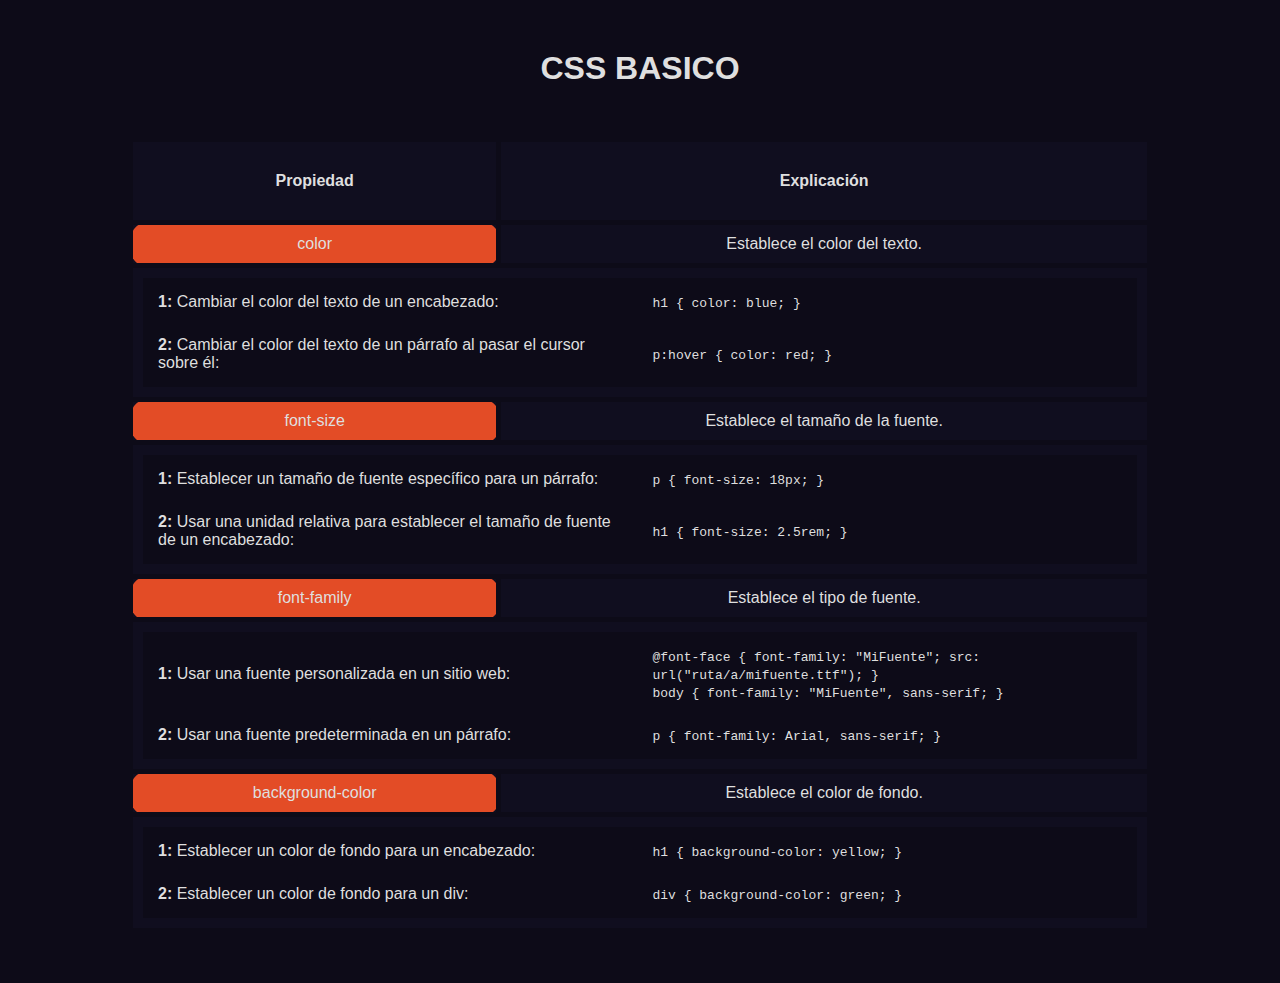
==== paginas/material-dos/material-css.html @ 80cf7994 "master" ====
<!DOCTYPE html>
<html lang="en">
<head>
    <meta charset="UTF-8">
    <meta http-equiv="X-UA-Compatible" content="IE=edge">
    <meta name="viewport" content="width=device-width, initial-scale=1.0">
    <title>css</title>

    <link rel="stylesheet" href="../../estilos/main.css">
    <link rel="stylesheet" href="../../estilos/material-css/style-css.css">
</head>
<body>

    <center>
        <h1>CSS BASICO</h1>
    </center>
    
    <table class="propiedades">
        <thead>
          <tr>
            <th>Propiedad</th>
            <th>Explicación</th>
          </tr>
        </thead>
        <tbody class="test">
          <tr>
            <td><span>color</span></td>
            <td>Establece el color del texto.</td>
          </tr>
          <tr>
            <td colspan="2">
              <table>
                <tr>
                  <td><strong> 1:</strong> Cambiar el color del texto de un encabezado:</td>
                  <td><code>h1 { color: blue; }</code></td>
                </tr>
                <tr>
                  <td><strong> 2:</strong> Cambiar el color del texto de un párrafo al pasar el cursor sobre él:</td>
                  <td><code>p:hover { color: red; }</code></td>
                </tr>
              </table>
            </td>
          </tr>
          <tr>
            <td><span>font-size</span></td>
            <td>Establece el tamaño de la fuente.</td>
          </tr>
          <tr>
            <td colspan="2">
              <table>
                <tr>
                  <td><strong> 1:</strong> Establecer un tamaño de fuente específico para un párrafo:</td>
                  <td><code>p { font-size: 18px; }</code></td>
                </tr>
                <tr>
                  <td><strong> 2:</strong> Usar una unidad relativa para establecer el tamaño de fuente de un encabezado:</td>
                  <td><code>h1 { font-size: 2.5rem; }</code></td>
                </tr>
              </table>
            </td>
          </tr>
          <tr>
            <td><span>font-family</span></td>
            <td>Establece el tipo de fuente.</td>
          </tr>
          <tr>
            <td colspan="2">
              <table>
                <tr>
                    <td><strong> 1:</strong> Usar una fuente personalizada en un sitio web:</td>
                    <td><code>
                                @font-face {
                                font-family: "MiFuente";
                                src: url("ruta/a/mifuente.ttf");
                                } <br>
                                body {
                                font-family: "MiFuente", sans-serif;
                                }
                    </code></td>
                </tr>

                <tr>
                <td><strong> 2:</strong> Usar una fuente predeterminada en un párrafo:</td>
                <td><code>p { font-family: Arial, sans-serif; }</code></td>
                </tr>
                </table>
            </td>
        </tr>
        <tr>
            <td><span>background-color</span></td>
            <td>Establece el color de fondo.</td>
        </tr>
        <tr>
            <td colspan="2">
        <table>
        <tr>
            <td><strong> 1:</strong> Establecer un color de fondo para un encabezado:</td>
            <td><code>h1 { background-color: yellow; }</code></td>
        </tr>
        <tr>
            <td><strong> 2:</strong> Establecer un color de fondo para un div:</td>
            <td><code>div { background-color: green; }</code></td>
        </tr>
       </tbody> 
      </table>
        
    
</body>
</html>
---- estilos/main.css ----
*{
    margin: 0;
    padding: 0;
    box-sizing: border-box;
    list-style-position:inside;
}
/* *:hover{
    cursor: url('data:image/svg+xml;utf8,<svg style="width: 5px; height: 5px;" xmlns="http://www.w3.org/2000/svg" viewBox="0 0 320 512"><path fill="rgb(223, 223, 223)" stroke="blue" stroke-width="20" d="M0 55.2V426c0 12.2 9.9 22 22 22c6.3 0 12.4-2.7 16.6-7.5L121.2 346l58.1 116.3c7.9 15.8 27.1 22.2 42.9 14.3s22.2-27.1 14.3-42.9L179.8 320H297.9c12.2 0 22.1-9.9 22.1-22.1c0-6.3-2.7-12.3-7.4-16.5L38.6 37.9C34.3 34.1 28.9 32 23.2 32C10.4 32 0 42.4 0 55.2z"/></svg>'), auto; 
} */

@import url('https://fonts.googleapis.com/css2?family=Montserrat:ital,wght@0,100;0,200;0,300;0,400;0,500;0,600;0,700;0,800;0,900;1,100;1,200;1,300;1,400;1,500;1,600;1,700;1,800;1,900&display=swap');

:root{
    --fondo: rgb(13, 11, 24);
    --fondo2: rgb(16, 14, 31);
    --font-white: rgb(223, 223, 223);
    --rojo-html-1: #e34c26;
    --rojo-html-2: #f06529;
    --azul-css-1: #264de4;
    --azul-css-2: #2965f1;
}

html{
    scroll-behavior: smooth;
}

body{
    background: var(--fondo);
    font-family: 'Montserrat', sans-serif;
}

/* Define los estilos de la barra de desplazamiento personalizada */
::-webkit-scrollbar {
    width: 15px; /* Ancho de la barra */
    background-color: transparent; /* Fondo transparente */
    
}

::-webkit-scrollbar-thumb {
    background-color: #ccc; /* Color de la barra controladora */
    border-radius: 5px; /* Radio de borde */
}

.contenedor{
    width: 80%;
    height: 80vh;

    position: absolute;
    left: 50%;
    top: 50%;
    transform: translate(-50%, -50%);

    display: flex;
    flex-direction: column;

    gap: 10%;
}

.contenedor button{
    flex-grow: 1;
    min-height: 200px;

    font-size: 200%;
    font-weight: 700;
    color: var(--fondo);

    border-radius: 20px;

    transition: 0.2s;
    border: none;
    outline: none;
}

@media (max-width: 720px){
    .contenedor button{
        max-height: 50px !important;
    }
}

.contenedor button:first-child{
    background: var(--rojo-html-1) ;
}
.contenedor button:last-child{
    background: var(--azul-css-1) ;
}

.contenedor button:first-child:hover{
    background:var(--rojo-html-2) ;
}
.contenedor button:last-child:hover{
    background: var(--azul-css-2) ;
}

.contenedor button:hover{
    transform: scale(1.05);
}
.contenedor button:active{
    transform: scale(0.95);
}
---- estilos/material-css/style-css.css ----
h1{
    color: var(--font-white);
    margin-top: 50px ;
}

/* TABLA DE PROPIEDADES */
.propiedades{
    width: 80%;

    margin: 50px auto;
    margin-top: 50px;
    padding: 20px;

    color: var(--font-white);

    background: var(--fondo2);

    border-collapse: collapse;
}


td,th{
    border: 5px solid var(--fondo);
}
th{
    padding: 30px 0 30px 0;
}

td{
    padding: 10px;
    position: relative;
    border-radius: 15px;
    overflow: hidden;
}

.propiedades table{
    width: 100%;
    background: var(--fondo);
    border-collapse: collapse;
}

.propiedades table td{
    width: 50%;
}

.test > tr:nth-child(odd){
    text-align: center;
}
.test > tr:nth-child(odd) :first-child{
    background:var(--rojo-html-1);
}
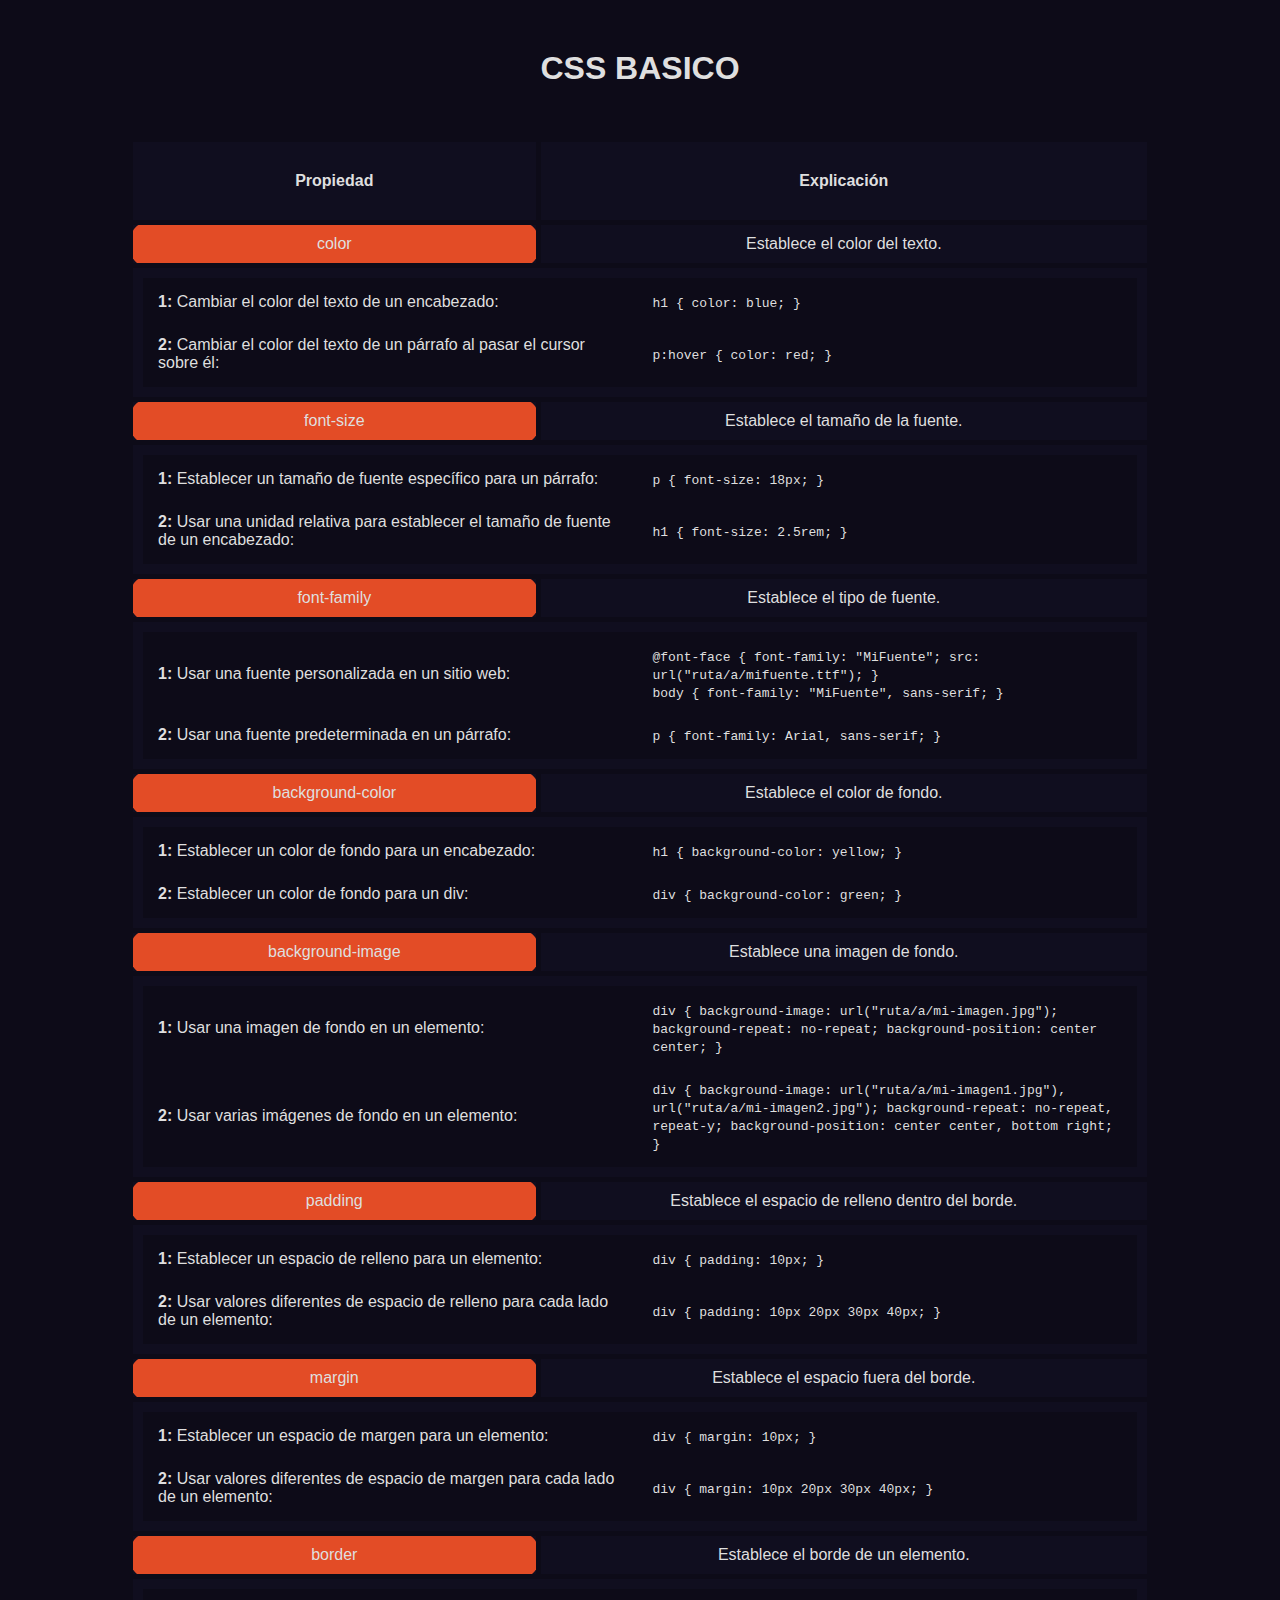
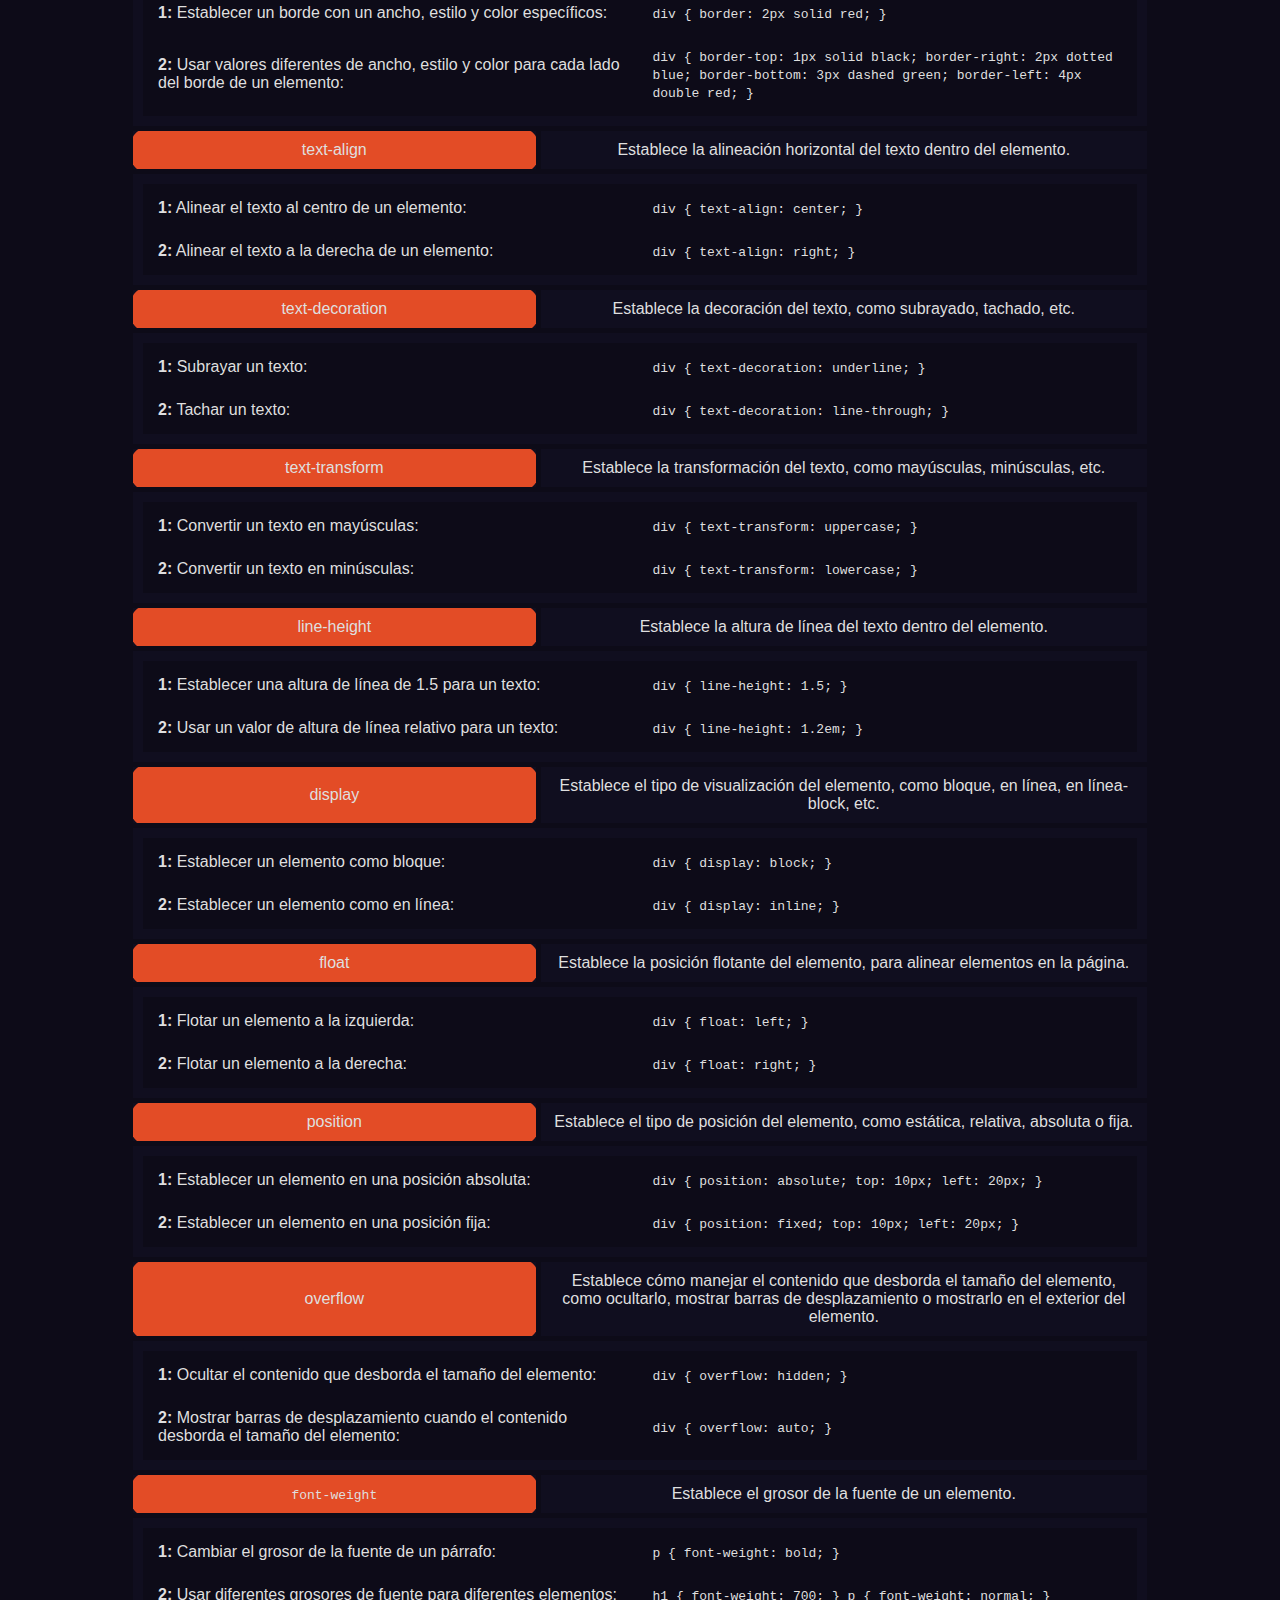
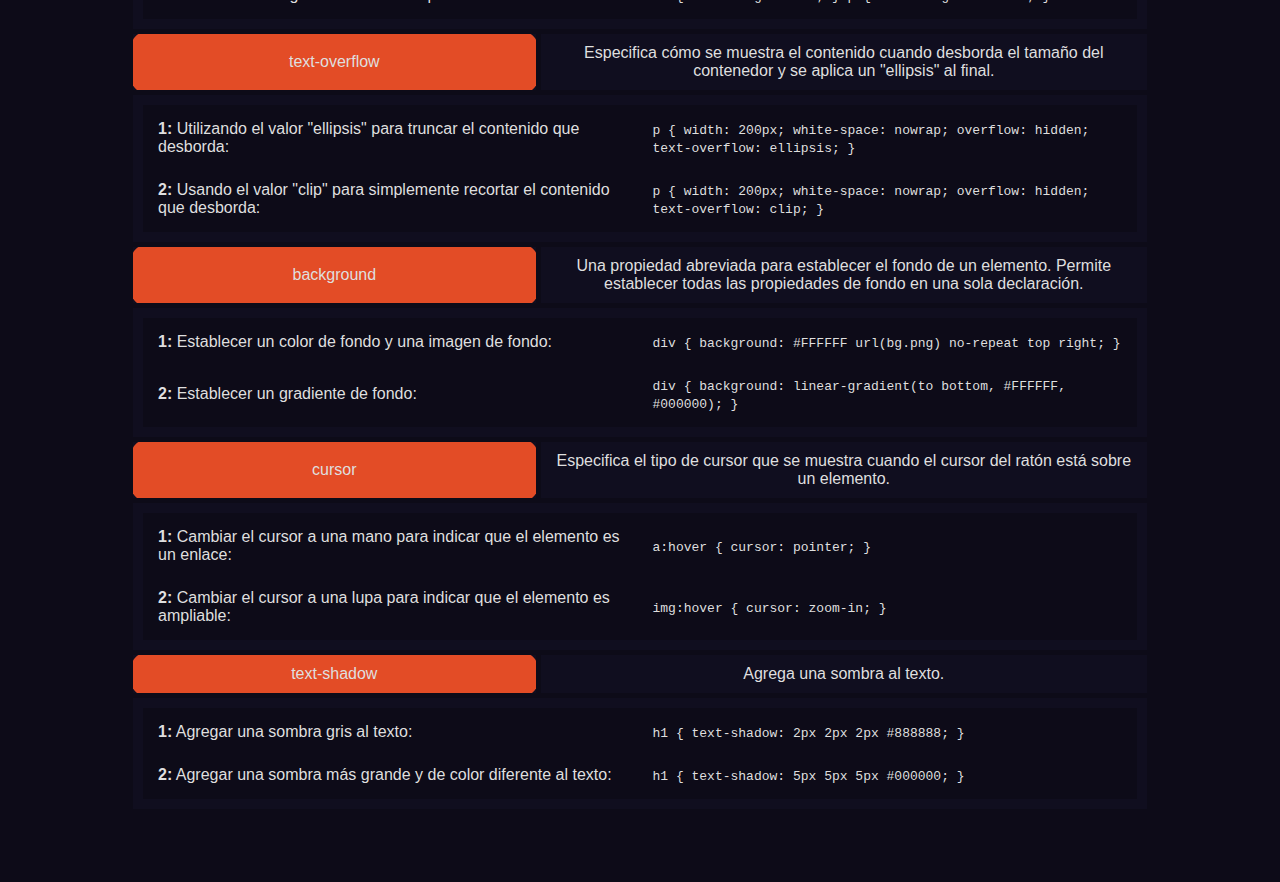
==== commit 05158029: "master" ====
--- a/paginas/material-dos/material-css.html
+++ b/paginas/material-dos/material-css.html
@@ -1,5 +1,6 @@
 <!DOCTYPE html>
 <html lang="en">
+
 <head>
     <meta charset="UTF-8">
     <meta http-equiv="X-UA-Compatible" content="IE=edge">
@@ -9,66 +10,69 @@
     <link rel="stylesheet" href="../../estilos/main.css">
     <link rel="stylesheet" href="../../estilos/material-css/style-css.css">
 </head>
+
 <body>
 
     <center>
         <h1>CSS BASICO</h1>
     </center>
-    
+
     <table class="propiedades">
         <thead>
-          <tr>
-            <th>Propiedad</th>
-            <th>Explicación</th>
-          </tr>
+            <tr>
+                <th>Propiedad</th>
+                <th>Explicación</th>
+            </tr>
         </thead>
         <tbody class="test">
-          <tr>
-            <td><span>color</span></td>
-            <td>Establece el color del texto.</td>
-          </tr>
-          <tr>
-            <td colspan="2">
-              <table>
-                <tr>
-                  <td><strong> 1:</strong> Cambiar el color del texto de un encabezado:</td>
-                  <td><code>h1 { color: blue; }</code></td>
-                </tr>
-                <tr>
-                  <td><strong> 2:</strong> Cambiar el color del texto de un párrafo al pasar el cursor sobre él:</td>
-                  <td><code>p:hover { color: red; }</code></td>
-                </tr>
-              </table>
-            </td>
-          </tr>
-          <tr>
-            <td><span>font-size</span></td>
-            <td>Establece el tamaño de la fuente.</td>
-          </tr>
-          <tr>
-            <td colspan="2">
-              <table>
-                <tr>
-                  <td><strong> 1:</strong> Establecer un tamaño de fuente específico para un párrafo:</td>
-                  <td><code>p { font-size: 18px; }</code></td>
-                </tr>
-                <tr>
-                  <td><strong> 2:</strong> Usar una unidad relativa para establecer el tamaño de fuente de un encabezado:</td>
-                  <td><code>h1 { font-size: 2.5rem; }</code></td>
-                </tr>
-              </table>
-            </td>
-          </tr>
-          <tr>
-            <td><span>font-family</span></td>
-            <td>Establece el tipo de fuente.</td>
-          </tr>
-          <tr>
-            <td colspan="2">
-              <table>
-                <tr>
-                    <td><strong> 1:</strong> Usar una fuente personalizada en un sitio web:</td>
-                    <td><code>
+            <tr>
+                <td><span>color</span></td>
+                <td>Establece el color del texto.</td>
+            </tr>
+            <tr>
+                <td colspan="2">
+                    <table>
+                        <tr>
+                            <td><strong> 1:</strong> Cambiar el color del texto de un encabezado:</td>
+                            <td><code>h1 { color: blue; }</code></td>
+                        </tr>
+                        <tr>
+                            <td><strong> 2:</strong> Cambiar el color del texto de un párrafo al pasar el cursor sobre
+                                él:</td>
+                            <td><code>p:hover { color: red; }</code></td>
+                        </tr>
+                    </table>
+                </td>
+            </tr>
+            <tr>
+                <td><span>font-size</span></td>
+                <td>Establece el tamaño de la fuente.</td>
+            </tr>
+            <tr>
+                <td colspan="2">
+                    <table>
+                        <tr>
+                            <td><strong> 1:</strong> Establecer un tamaño de fuente específico para un párrafo:</td>
+                            <td><code>p { font-size: 18px; }</code></td>
+                        </tr>
+                        <tr>
+                            <td><strong> 2:</strong> Usar una unidad relativa para establecer el tamaño de fuente de un
+                                encabezado:</td>
+                            <td><code>h1 { font-size: 2.5rem; }</code></td>
+                        </tr>
+                    </table>
+                </td>
+            </tr>
+            <tr>
+                <td><span>font-family</span></td>
+                <td>Establece el tipo de fuente.</td>
+            </tr>
+            <tr>
+                <td colspan="2">
+                    <table>
+                        <tr>
+                            <td><strong> 1:</strong> Usar una fuente personalizada en un sitio web:</td>
+                            <td><code>
                                 @font-face {
                                 font-family: "MiFuente";
                                 src: url("ruta/a/mifuente.ttf");
@@ -77,33 +81,394 @@
                                 font-family: "MiFuente", sans-serif;
                                 }
                     </code></td>
-                </tr>
-
-                <tr>
-                <td><strong> 2:</strong> Usar una fuente predeterminada en un párrafo:</td>
-                <td><code>p { font-family: Arial, sans-serif; }</code></td>
-                </tr>
-                </table>
-            </td>
-        </tr>
-        <tr>
-            <td><span>background-color</span></td>
-            <td>Establece el color de fondo.</td>
-        </tr>
-        <tr>
-            <td colspan="2">
-        <table>
-        <tr>
-            <td><strong> 1:</strong> Establecer un color de fondo para un encabezado:</td>
-            <td><code>h1 { background-color: yellow; }</code></td>
-        </tr>
-        <tr>
-            <td><strong> 2:</strong> Establecer un color de fondo para un div:</td>
-            <td><code>div { background-color: green; }</code></td>
-        </tr>
-       </tbody> 
-      </table>
-        
-    
+                        </tr>
+
+                        <tr>
+                            <td><strong> 2:</strong> Usar una fuente predeterminada en un párrafo:</td>
+                            <td><code>p { font-family: Arial, sans-serif; }</code></td>
+                        </tr>
+                    </table>
+                </td>
+            </tr>
+            <tr>
+                <td><span>background-color</span></td>
+                <td>Establece el color de fondo.</td>
+            </tr>
+            <tr>
+                <td colspan="2">
+                    <table>
+                        <tr>
+                            <td><strong> 1:</strong> Establecer un color de fondo para un encabezado:</td>
+                            <td><code>h1 { background-color: yellow; }</code></td>
+                        </tr>
+                        <tr>
+                            <td><strong> 2:</strong> Establecer un color de fondo para un div:</td>
+                            <td><code>div { background-color: green; }</code></td>
+                        </tr>
+                    </table>
+                </td>
+            </tr>
+            <tr>
+                <td>background-image</td>
+                <td>Establece una imagen de fondo.</td>
+            </tr>
+            <tr>
+                <td colspan="2">
+                    <table>
+                        <tr>
+                            <td><strong> 1:</strong> Usar una imagen de fondo en un elemento:</td>
+                            <td><code>
+                                    div {
+                                    background-image: url("ruta/a/mi-imagen.jpg");
+                                    background-repeat: no-repeat;
+                                    background-position: center center;
+                                    }
+                                </code>
+                            </td>
+                        </tr>
+                        <tr>
+                            <td><strong> 2:</strong> Usar varias imágenes de fondo en un elemento:</td>
+                            <td>
+                                <code>
+                                    div {
+                                    background-image: url("ruta/a/mi-imagen1.jpg"), url("ruta/a/mi-imagen2.jpg");
+                                    background-repeat: no-repeat, repeat-y;
+                                    background-position: center center, bottom right;
+                                    }
+                                </code>
+                            </td>
+                        </tr>
+                    </table>
+                </td>
+            </tr>
+            <tr>
+                <td>padding</td>
+                <td>Establece el espacio de relleno dentro del borde.</td>
+            </tr>
+            <tr>
+                <td colspan="2">
+                    <table>
+                        <tr>
+                            <td><strong> 1:</strong> Establecer un espacio de relleno para un elemento:</td>
+                            <td><code>div { padding: 10px; }</code></td>
+                        </tr>
+                        <tr>
+                            <td><strong> 2:</strong> Usar valores diferentes de espacio de relleno para cada lado
+                                de un elemento:</td>
+                            <td><code>div { padding: 10px 20px 30px 40px; }</code></td>
+                        </tr>
+                    </table>
+                </td>
+            </tr>
+            <tr>
+                <td>margin</td>
+                <td>Establece el espacio fuera del borde.</td>
+            </tr>
+            <tr>
+                <td colspan="2">
+                    <table>
+                        <tr>
+                            <td><strong> 1:</strong> Establecer un espacio de margen para un elemento:</td>
+                            <td><code>div { margin: 10px; }</code></td>
+                        </tr>
+                        <tr>
+                            <td><strong> 2:</strong> Usar valores diferentes de espacio de margen para cada lado
+                                de un elemento:</td>
+                            <td><code>div { margin: 10px 20px 30px 40px; }</code></td>
+                        </tr>
+                    </table>
+                </td>
+            </tr>
+            <tr>
+                <td>border</td>
+                <td>Establece el borde de un elemento.</td>
+            </tr>
+            <tr>
+                <td colspan="2">
+                    <table>
+                        <tr>
+                            <td><strong> 1:</strong> Establecer un borde con un ancho, estilo y color
+                                específicos:</td>
+                            <td><code>div { border: 2px solid red; }</code></td>
+                        </tr>
+                        <tr>
+                            <td><strong> 2:</strong> Usar valores diferentes de ancho, estilo y color para cada
+                                lado del borde de un elemento:</td>
+                            <td><code>div { border-top: 1px solid black; border-right: 2px dotted blue; border-bottom: 3px dashed green; border-left: 4px double red; }</code>
+                            </td>
+                        </tr>
+                    </table>
+                </td>
+            </tr>
+            <td>text-align</td>
+            <td>Establece la alineación horizontal del texto dentro del elemento.</td>
+            </tr>
+            <tr>
+                <td colspan="2">
+                    <table>
+                        <tr>
+                            <td><strong> 1:</strong> Alinear el texto al centro de un elemento:</td>
+                            <td><code>div { text-align: center; }</code></td>
+                        </tr>
+                        <tr>
+                            <td><strong> 2:</strong> Alinear el texto a la derecha de un elemento:</td>
+                            <td><code>div { text-align: right; }</code></td>
+                        </tr>
+                    </table>
+                </td>
+            </tr>
+            <tr>
+                <td>text-decoration</td>
+                <td>Establece la decoración del texto, como subrayado, tachado, etc.</td>
+            </tr>
+            <tr>
+                <td colspan="2">
+                    <table>
+                        <tr>
+                            <td><strong> 1:</strong> Subrayar un texto:</td>
+                            <td><code>div { text-decoration: underline; }</code></td>
+                        </tr>
+                        <tr>
+                            <td><strong> 2:</strong> Tachar un texto:</td>
+                            <td><code>div { text-decoration: line-through; }</code></td>
+                        </tr>
+                    </table>
+                </td>
+            </tr>
+            <tr>
+                <td>text-transform</td>
+                <td>Establece la transformación del texto, como mayúsculas, minúsculas, etc.</td>
+            </tr>
+            <tr>
+                <td colspan="2">
+                    <table>
+                        <tr>
+                            <td><strong> 1:</strong> Convertir un texto en mayúsculas:</td>
+                            <td><code>div { text-transform: uppercase; }</code></td>
+                        </tr>
+                        <tr>
+                            <td><strong> 2:</strong> Convertir un texto en minúsculas:</td>
+                            <td><code>div { text-transform: lowercase; }</code></td>
+                        </tr>
+                    </table>
+                </td>
+            </tr>
+            <tr>
+                <td>line-height</td>
+                <td>Establece la altura de línea del texto dentro del elemento.</td>
+            </tr>
+            <tr>
+                <td colspan="2">
+                    <table>
+                        <tr>
+                            <td><strong> 1:</strong> Establecer una altura de línea de 1.5 para un texto:</td>
+                            <td><code>div { line-height: 1.5; }</code></td>
+                        </tr>
+                        <tr>
+                            <td><strong> 2:</strong> Usar un valor de altura de línea relativo para un texto:
+                            </td>
+                            <td><code>div { line-height: 1.2em; }</code></td>
+                        </tr>
+                    </table>
+                </td>
+            </tr>
+            <tr>
+                <td>display</td>
+                <td>Establece el tipo de visualización del elemento, como bloque, en línea, en línea-block, etc.</td>
+            </tr>
+            <tr>
+                <td colspan="2">
+                    <table>
+                        <tr>
+                            <td><strong> 1:</strong> Establecer un elemento como bloque:</td>
+                            <td><code>div { display: block; }</code></td>
+                        </tr>
+                        <tr>
+                            <td><strong> 2:</strong> Establecer un elemento como en línea:</td>
+                            <td><code>div { display: inline; }</code></td>
+                        </tr>
+                    </table>
+                </td>
+            </tr>
+            <tr>
+                <td>float</td>
+                <td>Establece la posición flotante del elemento, para alinear elementos en la página.</td>
+            </tr>
+            <tr>
+                <td colspan="2">
+                    <table>
+                        <tr>
+                            <td><strong> 1:</strong> Flotar un elemento a la izquierda:</td>
+                            <td><code>div { float: left; }</code></td>
+                        </tr>
+                        <tr>
+                            <td><strong> 2:</strong> Flotar un elemento a la derecha:</td>
+                            <td><code>div { float: right; }</code></td>
+                        </tr>
+                    </table>
+            </tr>
+            <tr>
+                <td>position</td>
+                <td>Establece el tipo de posición del elemento, como estática, relativa, absoluta o fija.
+                </td>
+            </tr>
+            <tr>
+                <td colspan="2">
+                    <table>
+                        <tr>
+                            <td><strong> 1:</strong> Establecer un elemento en una posición absoluta:
+                            </td>
+                            <td><code>div { position: absolute; top: 10px; left: 20px; }</code></td>
+                        </tr>
+                        <tr>
+                            <td><strong> 2:</strong> Establecer un elemento en una posición fija:
+                            </td>
+                            <td><code>div { position: fixed; top: 10px; left: 20px; }</code></td>
+                        </tr>
+                    </table>
+                </td>
+            </tr>
+            <tr>
+                <td>overflow</td>
+                <td>Establece cómo manejar el contenido que desborda el tamaño del elemento, como ocultarlo,
+                    mostrar barras de desplazamiento o mostrarlo en el exterior del elemento.</td>
+            </tr>
+            <tr>
+                <td colspan="2">
+                    <table>
+                        <tr>
+                            <td><strong> 1:</strong> Ocultar el contenido que desborda el tamaño del
+                                elemento:</td>
+                            <td><code>div { overflow: hidden; }</code></td>
+                        </tr>
+                        <tr>
+                            <td><strong> 2:</strong> Mostrar barras de desplazamiento cuando el
+                                contenido desborda el tamaño del elemento:</td>
+                            <td><code>div { overflow: auto; }</code></td>
+                        </tr>
+                    </table>
+                </td>
+            </tr>
+            <tr>
+                <td><code>font-weight</code></td>
+                <td>Establece el grosor de la fuente de un elemento.</td>
+            </tr>
+            <tr>
+                <td colspan="2">
+                    <table>
+                        <tr>
+                            <td><strong> 1:</strong> Cambiar el grosor de la fuente de un párrafo:</td>
+                            <td><code>
+                                        p {
+                                            font-weight: bold;
+                                        }
+                                </code>
+                            </td>
+                        </tr>
+                        <tr>
+                            <td><strong> 2:</strong> Usar diferentes grosores de fuente para diferentes
+                                elementos:</td>
+                            <td><code>
+                                        h1 {
+                                            font-weight: 700;
+                                        }
+                                        p {
+                                            font-weight: normal;
+                                        }
+                                </code>
+                            </td>
+                        </tr>
+                    </table>
+                </td>
+            </tr>
+            <tr>
+                <td>text-overflow</td>
+                <td>Especifica cómo se muestra el contenido cuando desborda el tamaño del contenedor y se aplica un
+                    "ellipsis" al final.</td>
+            </tr>
+            <tr>
+                <td colspan="2">
+                    <table>
+                        <tr>
+                            <td><strong>1:</strong> Utilizando el valor "ellipsis" para truncar el contenido que
+                                desborda:</td>
+                            <td><code>p { width: 200px; white-space: nowrap; overflow: hidden; text-overflow: ellipsis; }</code>
+                            </td>
+                        </tr>
+                        <tr>
+                            <td><strong>2:</strong> Usando el valor "clip" para simplemente recortar el contenido
+                                que desborda:</td>
+                            <td><code>p { width: 200px; white-space: nowrap; overflow: hidden; text-overflow: clip; }</code>
+                            </td>
+                        </tr>
+                    </table>
+                </td>
+            </tr>
+            <tr>
+                <td>background</td>
+                <td>Una propiedad abreviada para establecer el fondo de un elemento. Permite establecer todas las
+                    propiedades de fondo en una sola declaración.</td>
+            </tr>
+            <tr>
+                <td colspan="2">
+                    <table>
+                        <tr>
+                            <td><strong>1:</strong> Establecer un color de fondo y una imagen de fondo:</td>
+                            <td><code>div { background: #FFFFFF url(bg.png) no-repeat top right; }</code></td>
+                        </tr>
+                        <tr>
+                            <td><strong>2:</strong> Establecer un gradiente de fondo:</td>
+                            <td><code>div { background: linear-gradient(to bottom, #FFFFFF, #000000); }</code></td>
+                        </tr>
+                    </table>
+                </td>
+            </tr>
+
+            <tr>
+                <td>cursor</td>
+                <td>Especifica el tipo de cursor que se muestra cuando el cursor del ratón está sobre un elemento.</td>
+            </tr>
+            <tr>
+                <td colspan="2">
+                    <table>
+                        <tr>
+                            <td><strong>1:</strong> Cambiar el cursor a una mano para indicar que el elemento es un
+                                enlace:</td>
+                            <td><code>a:hover { cursor: pointer; }</code></td>
+                        </tr>
+                        <tr>
+                            <td><strong>2:</strong> Cambiar el cursor a una lupa para indicar que el elemento es
+                                ampliable:</td>
+                            <td><code>img:hover { cursor: zoom-in; }</code></td>
+                        </tr>
+                    </table>
+                </td>
+            </tr>
+
+            <tr>
+                <td>text-shadow</td>
+                <td>Agrega una sombra al texto.</td>
+            </tr>
+            <tr>
+                <td colspan="2">
+                    <table>
+                        <tr>
+                            <td><strong>1:</strong> Agregar una sombra gris al texto:</td>
+                            <td><code>h1 { text-shadow: 2px 2px 2px #888888; }</code></td>
+                        </tr>
+                        <tr>
+                            <td><strong>2:</strong> Agregar una sombra más grande y de color diferente al texto:</td>
+                            <td><code>h1 { text-shadow: 5px 5px 5px #000000; }</code></td>
+                        </tr>
+                    </table>
+                </td>
+            </tr>
+
+
+        </tbody>
+    </table>
+
+
 </body>
+
 </html>--- a/estilos/main.css
+++ b/estilos/main.css
@@ -1,16 +1,17 @@
-*{
+* {
     margin: 0;
     padding: 0;
     box-sizing: border-box;
-    list-style-position:inside;
+    list-style-position: inside;
 }
+
 /* *:hover{
     cursor: url('data:image/svg+xml;utf8,<svg style="width: 5px; height: 5px;" xmlns="http://www.w3.org/2000/svg" viewBox="0 0 320 512"><path fill="rgb(223, 223, 223)" stroke="blue" stroke-width="20" d="M0 55.2V426c0 12.2 9.9 22 22 22c6.3 0 12.4-2.7 16.6-7.5L121.2 346l58.1 116.3c7.9 15.8 27.1 22.2 42.9 14.3s22.2-27.1 14.3-42.9L179.8 320H297.9c12.2 0 22.1-9.9 22.1-22.1c0-6.3-2.7-12.3-7.4-16.5L38.6 37.9C34.3 34.1 28.9 32 23.2 32C10.4 32 0 42.4 0 55.2z"/></svg>'), auto; 
 } */
 
 @import url('https://fonts.googleapis.com/css2?family=Montserrat:ital,wght@0,100;0,200;0,300;0,400;0,500;0,600;0,700;0,800;0,900;1,100;1,200;1,300;1,400;1,500;1,600;1,700;1,800;1,900&display=swap');
 
-:root{
+:root {
     --fondo: rgb(13, 11, 24);
     --fondo2: rgb(16, 14, 31);
     --font-white: rgb(223, 223, 223);
@@ -20,28 +21,32 @@
     --azul-css-2: #2965f1;
 }
 
-html{
+html {
     scroll-behavior: smooth;
 }
 
-body{
+body {
     background: var(--fondo);
     font-family: 'Montserrat', sans-serif;
 }
 
 /* Define los estilos de la barra de desplazamiento personalizada */
 ::-webkit-scrollbar {
-    width: 15px; /* Ancho de la barra */
-    background-color: transparent; /* Fondo transparente */
-    
+    width: 15px;
+    /* Ancho de la barra */
+    background-color: transparent;
+    /* Fondo transparente */
+
 }
 
 ::-webkit-scrollbar-thumb {
-    background-color: #ccc; /* Color de la barra controladora */
-    border-radius: 5px; /* Radio de borde */
+    background-color: #ccc;
+    /* Color de la barra controladora */
+    border-radius: 5px;
+    /* Radio de borde */
 }
 
-.contenedor{
+.contenedor {
     width: 80%;
     height: 80vh;
 
@@ -56,7 +61,7 @@
     gap: 10%;
 }
 
-.contenedor button{
+.contenedor button {
     flex-grow: 1;
     min-height: 200px;
 
@@ -71,29 +76,32 @@
     outline: none;
 }
 
-@media (max-width: 720px){
-    .contenedor button{
+@media (max-width: 720px) {
+    .contenedor button {
         max-height: 50px !important;
     }
 }
 
-.contenedor button:first-child{
-    background: var(--rojo-html-1) ;
-}
-.contenedor button:last-child{
-    background: var(--azul-css-1) ;
+.contenedor button:first-child {
+    background: var(--rojo-html-1);
 }
 
-.contenedor button:first-child:hover{
-    background:var(--rojo-html-2) ;
-}
-.contenedor button:last-child:hover{
-    background: var(--azul-css-2) ;
+.contenedor button:last-child {
+    background: var(--azul-css-1);
 }
 
-.contenedor button:hover{
+.contenedor button:first-child:hover {
+    background: var(--rojo-html-2);
+}
+
+.contenedor button:last-child:hover {
+    background: var(--azul-css-2);
+}
+
+.contenedor button:hover {
     transform: scale(1.05);
 }
-.contenedor button:active{
+
+.contenedor button:active {
     transform: scale(0.95);
 }--- a/estilos/material-css/style-css.css
+++ b/estilos/material-css/style-css.css
@@ -1,10 +1,10 @@
-h1{
+h1 {
     color: var(--font-white);
-    margin-top: 50px ;
+    margin-top: 50px;
 }
 
 /* TABLA DE PROPIEDADES */
-.propiedades{
+.propiedades {
     width: 80%;
 
     margin: 50px auto;
@@ -19,33 +19,43 @@
 }
 
 
-td,th{
+td,
+th {
     border: 5px solid var(--fondo);
 }
-th{
+
+th {
     padding: 30px 0 30px 0;
 }
 
-td{
+td {
     padding: 10px;
     position: relative;
     border-radius: 15px;
     overflow: hidden;
 }
 
-.propiedades table{
+.propiedades table {
     width: 100%;
     background: var(--fondo);
     border-collapse: collapse;
 }
 
-.propiedades table td{
+.propiedades table td {
     width: 50%;
 }
 
-.test > tr:nth-child(odd){
+.test>tr:nth-child(odd) {
     text-align: center;
 }
-.test > tr:nth-child(odd) :first-child{
-    background:var(--rojo-html-1);
+
+.test>tr:nth-child(odd) :first-child {
+    background: var(--rojo-html-1);
+    width: 40%; 
 }
+
+@media (max-width: 720px) {
+    .propiedades {
+        width: 95%;
+    }
+}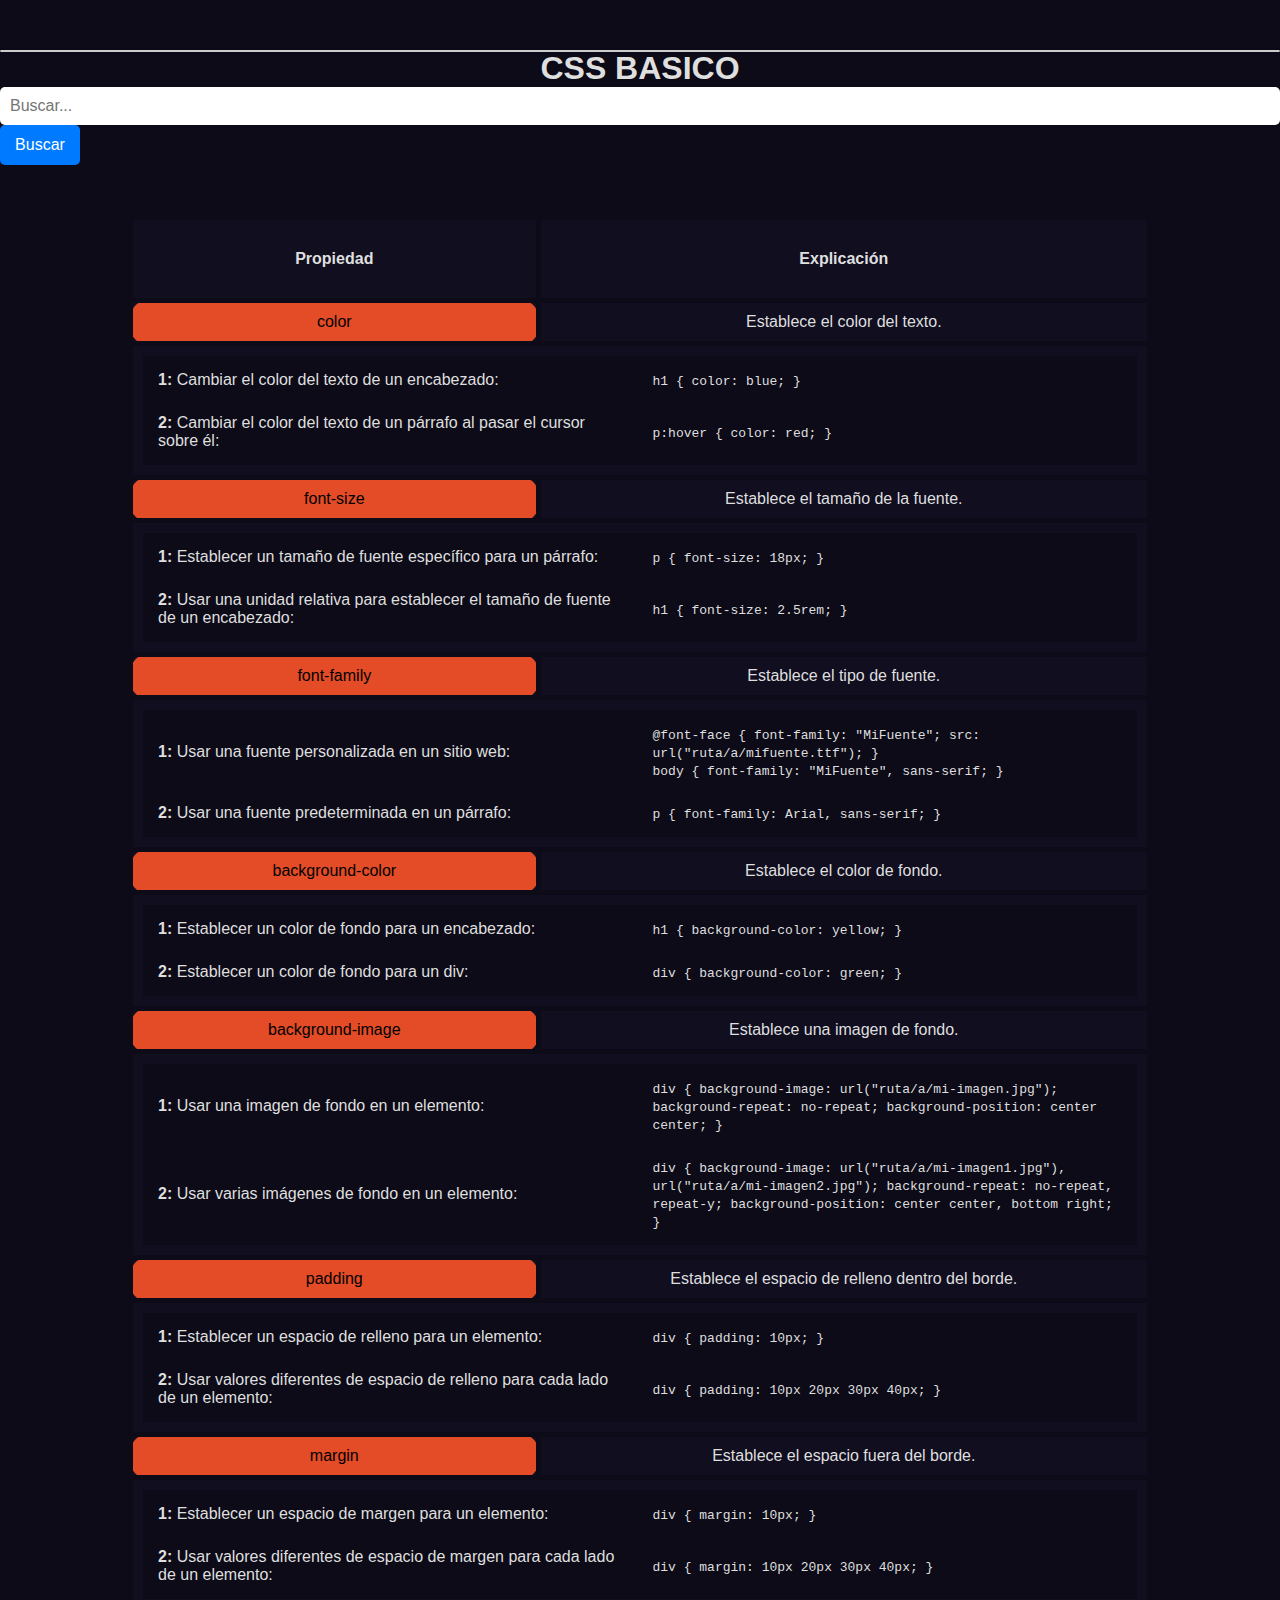
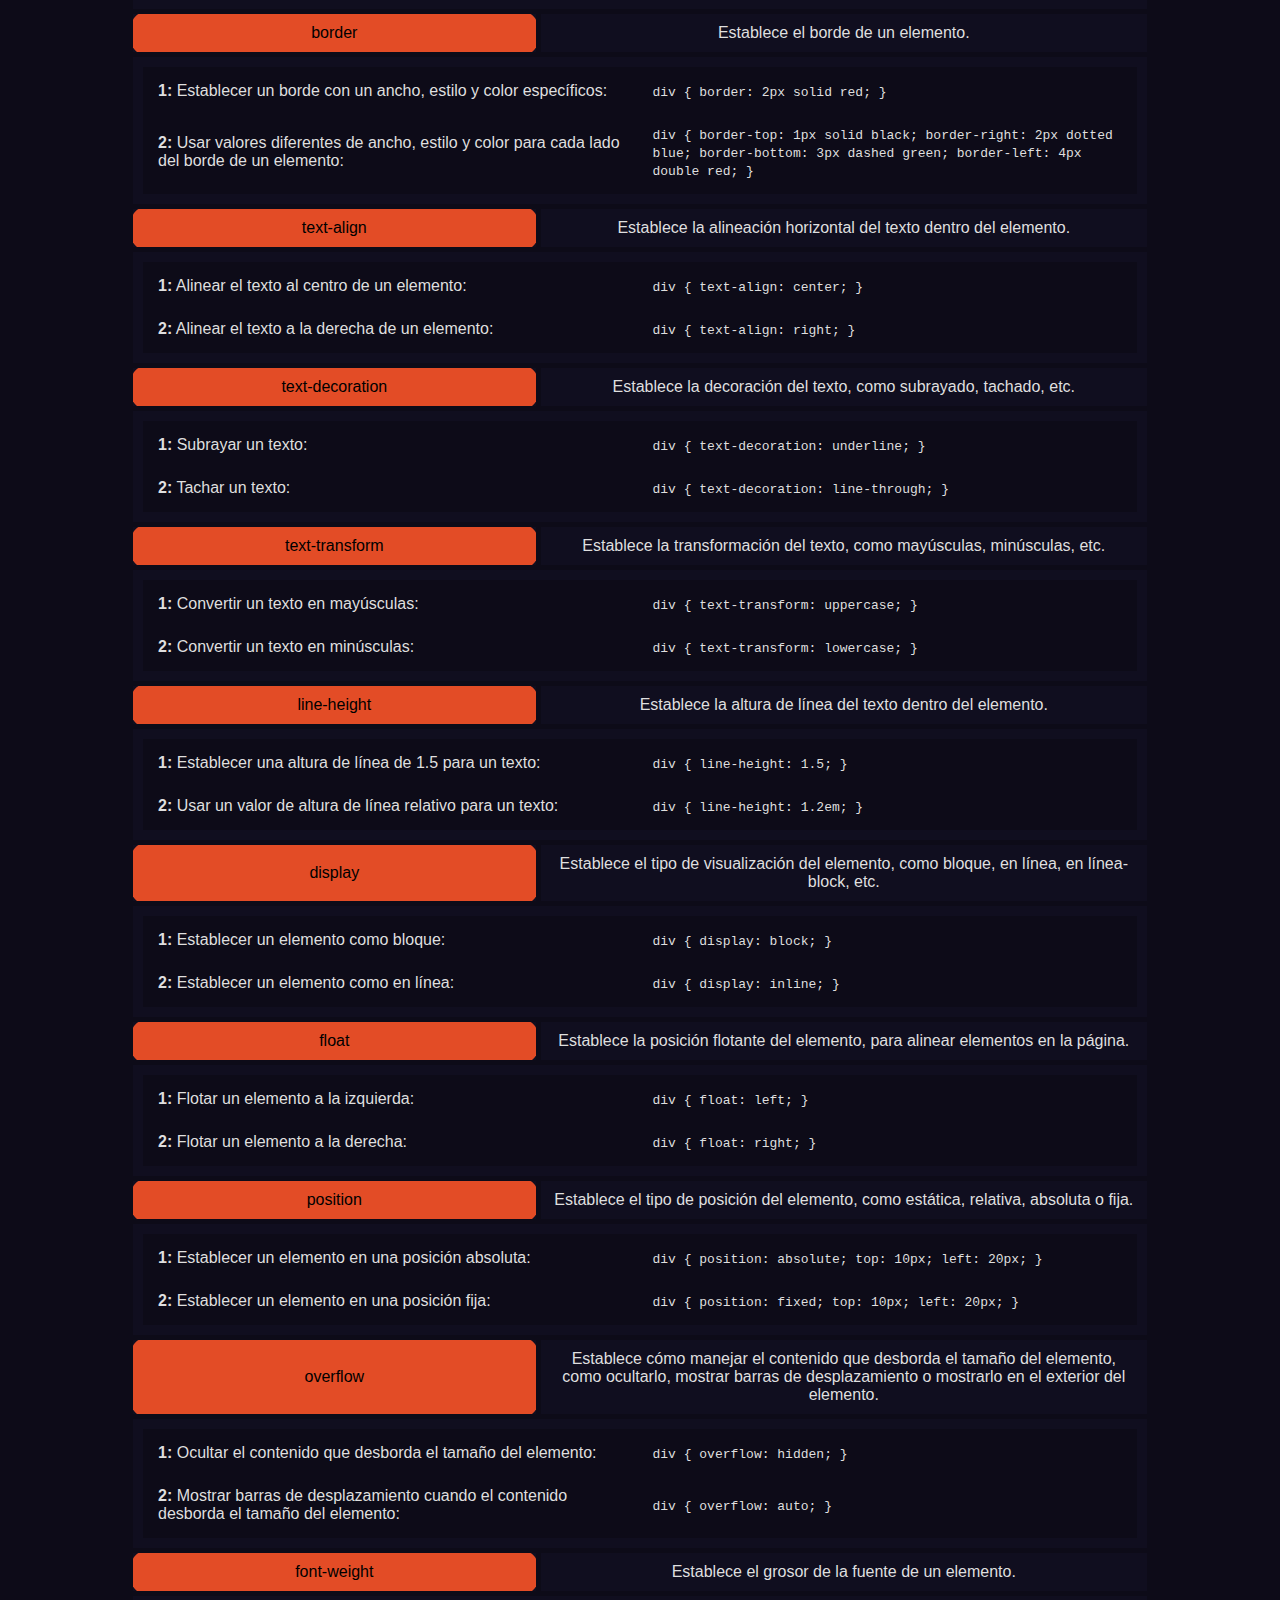
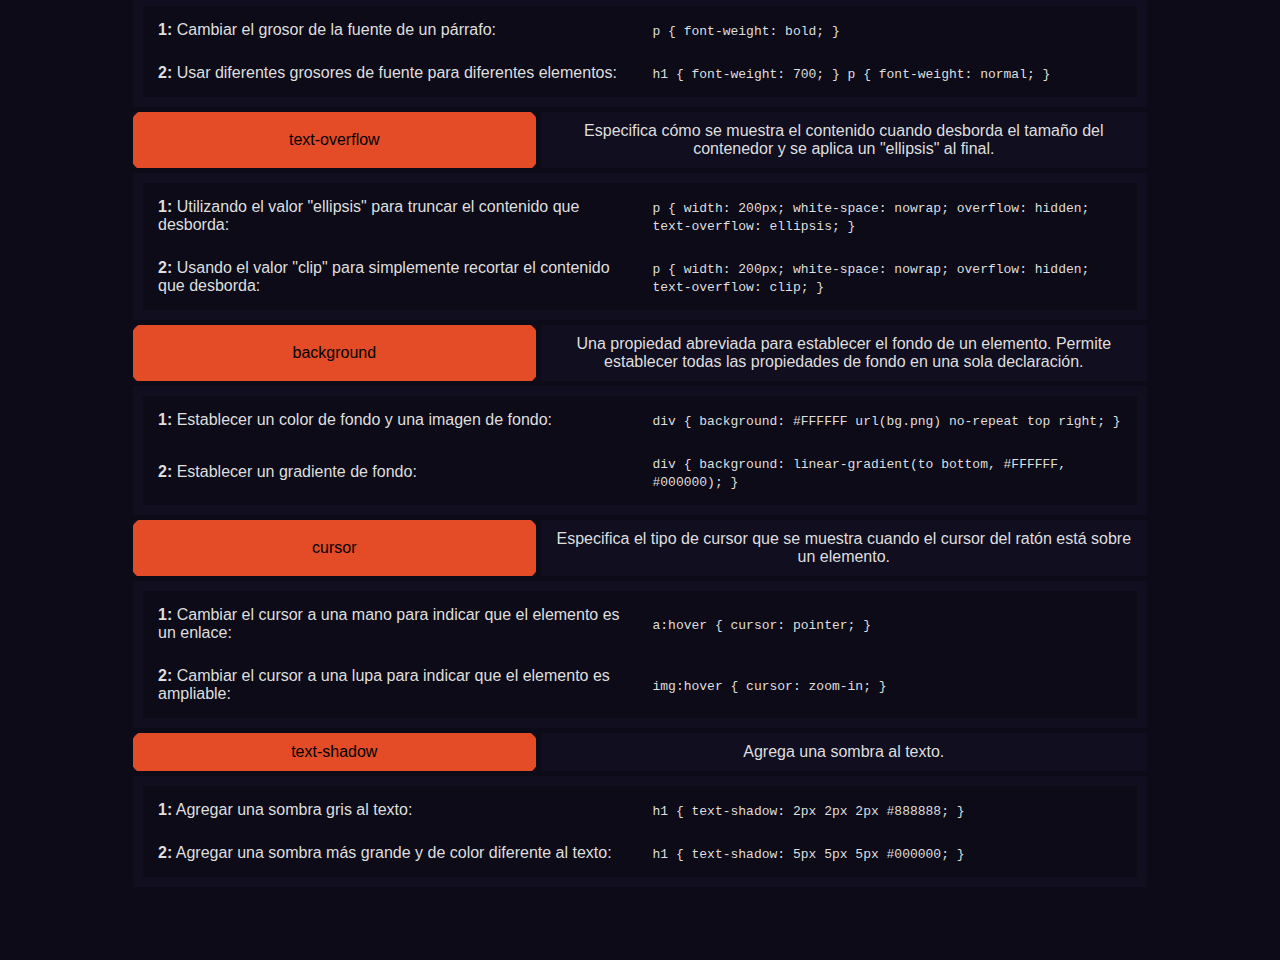
==== commit d0db4021: "master" ====
--- a/paginas/material-dos/material-css.html
+++ b/paginas/material-dos/material-css.html
@@ -16,6 +16,10 @@
     <center>
         <h1>CSS BASICO</h1>
     </center>
+    
+    <input type="text" id="search-bar" placeholder="Buscar...">
+    <button id="search-button">Buscar</button>
+    <ul id="search-results"></ul>
 
     <table class="propiedades">
         <thead>
@@ -109,7 +113,7 @@
                 </td>
             </tr>
             <tr>
-                <td>background-image</td>
+                <td><span>background-image</span></td>
                 <td>Establece una imagen de fondo.</td>
             </tr>
             <tr>
@@ -142,7 +146,7 @@
                 </td>
             </tr>
             <tr>
-                <td>padding</td>
+                <td><span>padding</span></td>
                 <td>Establece el espacio de relleno dentro del borde.</td>
             </tr>
             <tr>
@@ -161,7 +165,7 @@
                 </td>
             </tr>
             <tr>
-                <td>margin</td>
+                <td><span>margin</span></td>
                 <td>Establece el espacio fuera del borde.</td>
             </tr>
             <tr>
@@ -180,7 +184,7 @@
                 </td>
             </tr>
             <tr>
-                <td>border</td>
+                <td><span>border</span></td>
                 <td>Establece el borde de un elemento.</td>
             </tr>
             <tr>
@@ -200,7 +204,7 @@
                     </table>
                 </td>
             </tr>
-            <td>text-align</td>
+            <td><span>text-align</span></td>
             <td>Establece la alineación horizontal del texto dentro del elemento.</td>
             </tr>
             <tr>
@@ -218,7 +222,7 @@
                 </td>
             </tr>
             <tr>
-                <td>text-decoration</td>
+                <td><span>text-decoration</span></td>
                 <td>Establece la decoración del texto, como subrayado, tachado, etc.</td>
             </tr>
             <tr>
@@ -236,7 +240,7 @@
                 </td>
             </tr>
             <tr>
-                <td>text-transform</td>
+                <td><span>text-transform</span></td>
                 <td>Establece la transformación del texto, como mayúsculas, minúsculas, etc.</td>
             </tr>
             <tr>
@@ -254,7 +258,7 @@
                 </td>
             </tr>
             <tr>
-                <td>line-height</td>
+                <td><span>line-height</span></td>
                 <td>Establece la altura de línea del texto dentro del elemento.</td>
             </tr>
             <tr>
@@ -273,7 +277,7 @@
                 </td>
             </tr>
             <tr>
-                <td>display</td>
+                <td><span>display</span></td>
                 <td>Establece el tipo de visualización del elemento, como bloque, en línea, en línea-block, etc.</td>
             </tr>
             <tr>
@@ -291,7 +295,7 @@
                 </td>
             </tr>
             <tr>
-                <td>float</td>
+                <td><span>float</span></td>
                 <td>Establece la posición flotante del elemento, para alinear elementos en la página.</td>
             </tr>
             <tr>
@@ -308,7 +312,7 @@
                     </table>
             </tr>
             <tr>
-                <td>position</td>
+                <td><span>position</span></td>
                 <td>Establece el tipo de posición del elemento, como estática, relativa, absoluta o fija.
                 </td>
             </tr>
@@ -329,7 +333,7 @@
                 </td>
             </tr>
             <tr>
-                <td>overflow</td>
+                <td><span>overflow</span></td>
                 <td>Establece cómo manejar el contenido que desborda el tamaño del elemento, como ocultarlo,
                     mostrar barras de desplazamiento o mostrarlo en el exterior del elemento.</td>
             </tr>
@@ -350,7 +354,7 @@
                 </td>
             </tr>
             <tr>
-                <td><code>font-weight</code></td>
+                <td><span>font-weight</span></td>
                 <td>Establece el grosor de la fuente de un elemento.</td>
             </tr>
             <tr>
@@ -382,7 +386,7 @@
                 </td>
             </tr>
             <tr>
-                <td>text-overflow</td>
+                <td><span>text-overflow</span></td>
                 <td>Especifica cómo se muestra el contenido cuando desborda el tamaño del contenedor y se aplica un
                     "ellipsis" al final.</td>
             </tr>
@@ -405,7 +409,7 @@
                 </td>
             </tr>
             <tr>
-                <td>background</td>
+                <td><span>background</span></td>
                 <td>Una propiedad abreviada para establecer el fondo de un elemento. Permite establecer todas las
                     propiedades de fondo en una sola declaración.</td>
             </tr>
@@ -425,7 +429,7 @@
             </tr>
 
             <tr>
-                <td>cursor</td>
+                <td><span>cursor</span></td>
                 <td>Especifica el tipo de cursor que se muestra cuando el cursor del ratón está sobre un elemento.</td>
             </tr>
             <tr>
@@ -446,7 +450,7 @@
             </tr>
 
             <tr>
-                <td>text-shadow</td>
+                <td><span>text-shadow</span></td>
                 <td>Agrega una sombra al texto.</td>
             </tr>
             <tr>
@@ -468,6 +472,7 @@
         </tbody>
     </table>
 
+    <script src="../../js/app2.js"></script>
 
 </body>
 
--- a/estilos/material-css/style-css.css
+++ b/estilos/material-css/style-css.css
@@ -53,9 +53,77 @@
     background: var(--rojo-html-1);
     width: 40%; 
 }
+.test>tr:nth-child(odd) :first-child span{
+    color: black;
+}
+
 
 @media (max-width: 720px) {
     .propiedades {
         width: 95%;
     }
-}+}
+
+#search-bar {
+    width: 100%;
+    font-size: 16px;
+    padding: 10px;
+    border: none;
+    border-radius: 5px;
+    outline: none;
+    box-shadow: 0 0 5px rgba(0, 0, 0, 0.1);
+    transition: box-shadow 0.3s;
+  }
+  
+  #search-bar:focus {
+    box-shadow: 0 0 5px rgba(0, 0, 0, 0.2);
+  }
+  
+  #search-button {
+    width: 80px;
+    height: 40px;
+    background-color: #007bff;
+    border: none;
+    border-radius: 5px;
+    color: #fff;
+    font-size: 16px;
+    cursor: pointer;
+    transition: background-color 0.3s;
+  }
+  
+  #search-button:hover {
+    background-color: #0062cc;
+  }
+  
+  /* Estilos para las sugerencias */
+  
+  #search-results {
+    position: absolute;
+    top: 50px;
+    left: 0;
+    right: 0;
+    background-color: #fff;
+    border: 1px solid #ccc;
+    border-radius: 5px;
+    box-shadow: 0 0 5px rgba(0, 0, 0, 0.1);
+    list-style: none;
+    padding: 0;
+    margin: 0;
+    max-height: 150px;
+    overflow-y: auto;
+  }
+  
+  #search-results li {
+    padding: 10px;
+    cursor: pointer;
+    transition: background-color 0.3s;
+  }
+  
+  #search-results li:hover {
+    background-color: #f2f2f2;
+  }
+  
+  #search-results li.selected {
+    background-color: #007bff;
+    color: #fff;
+  }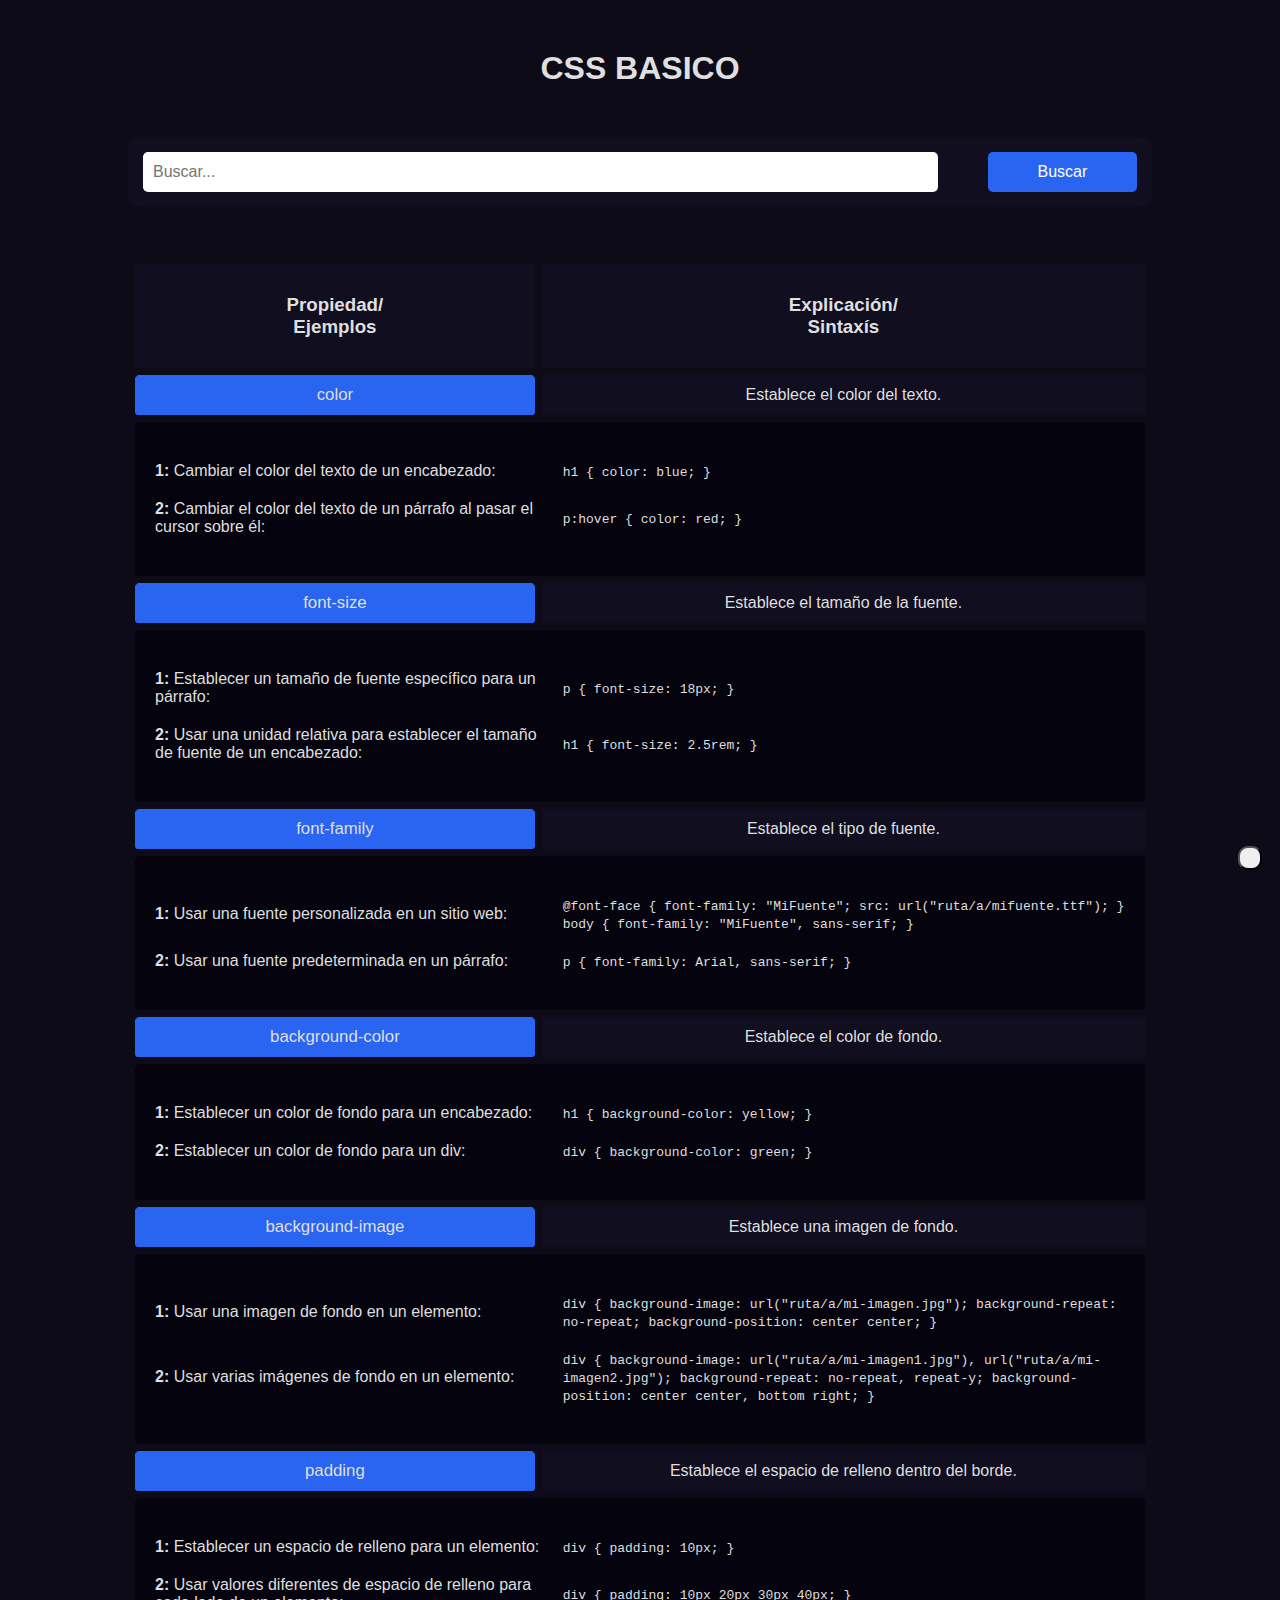
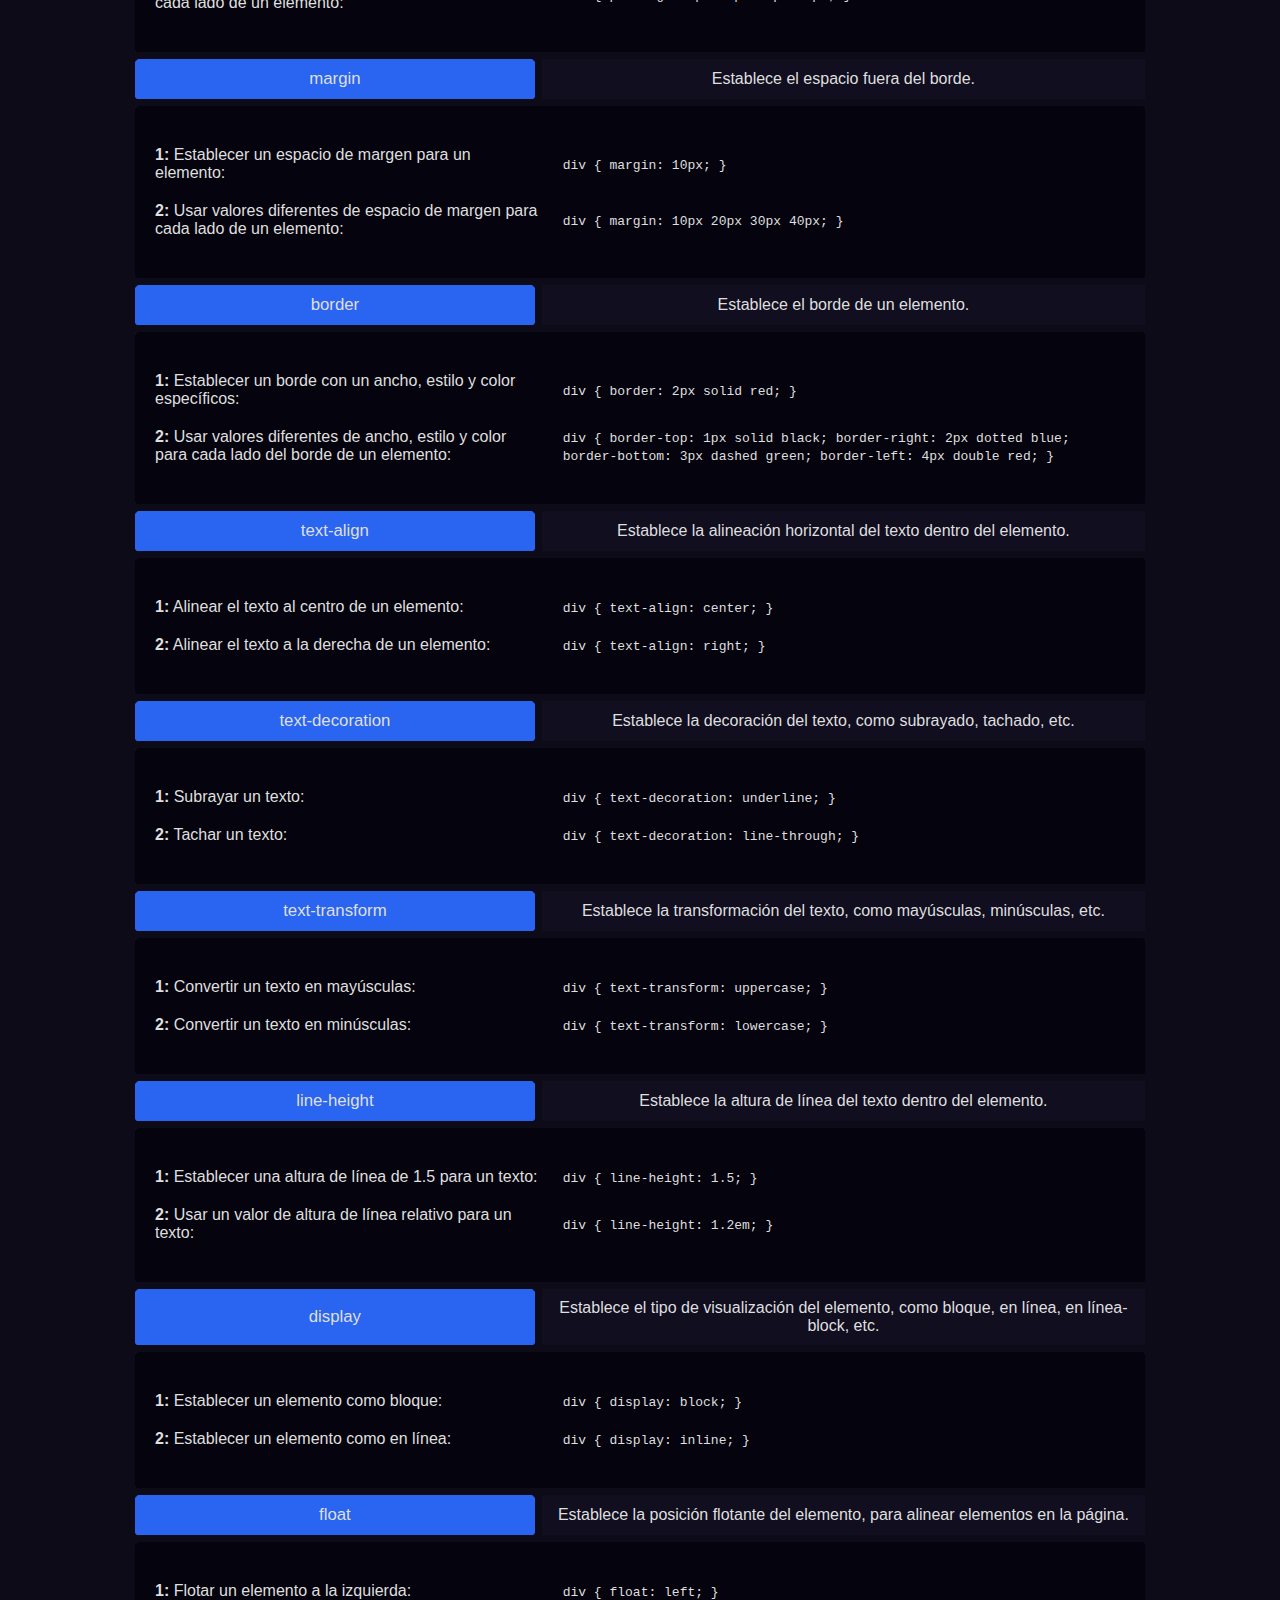
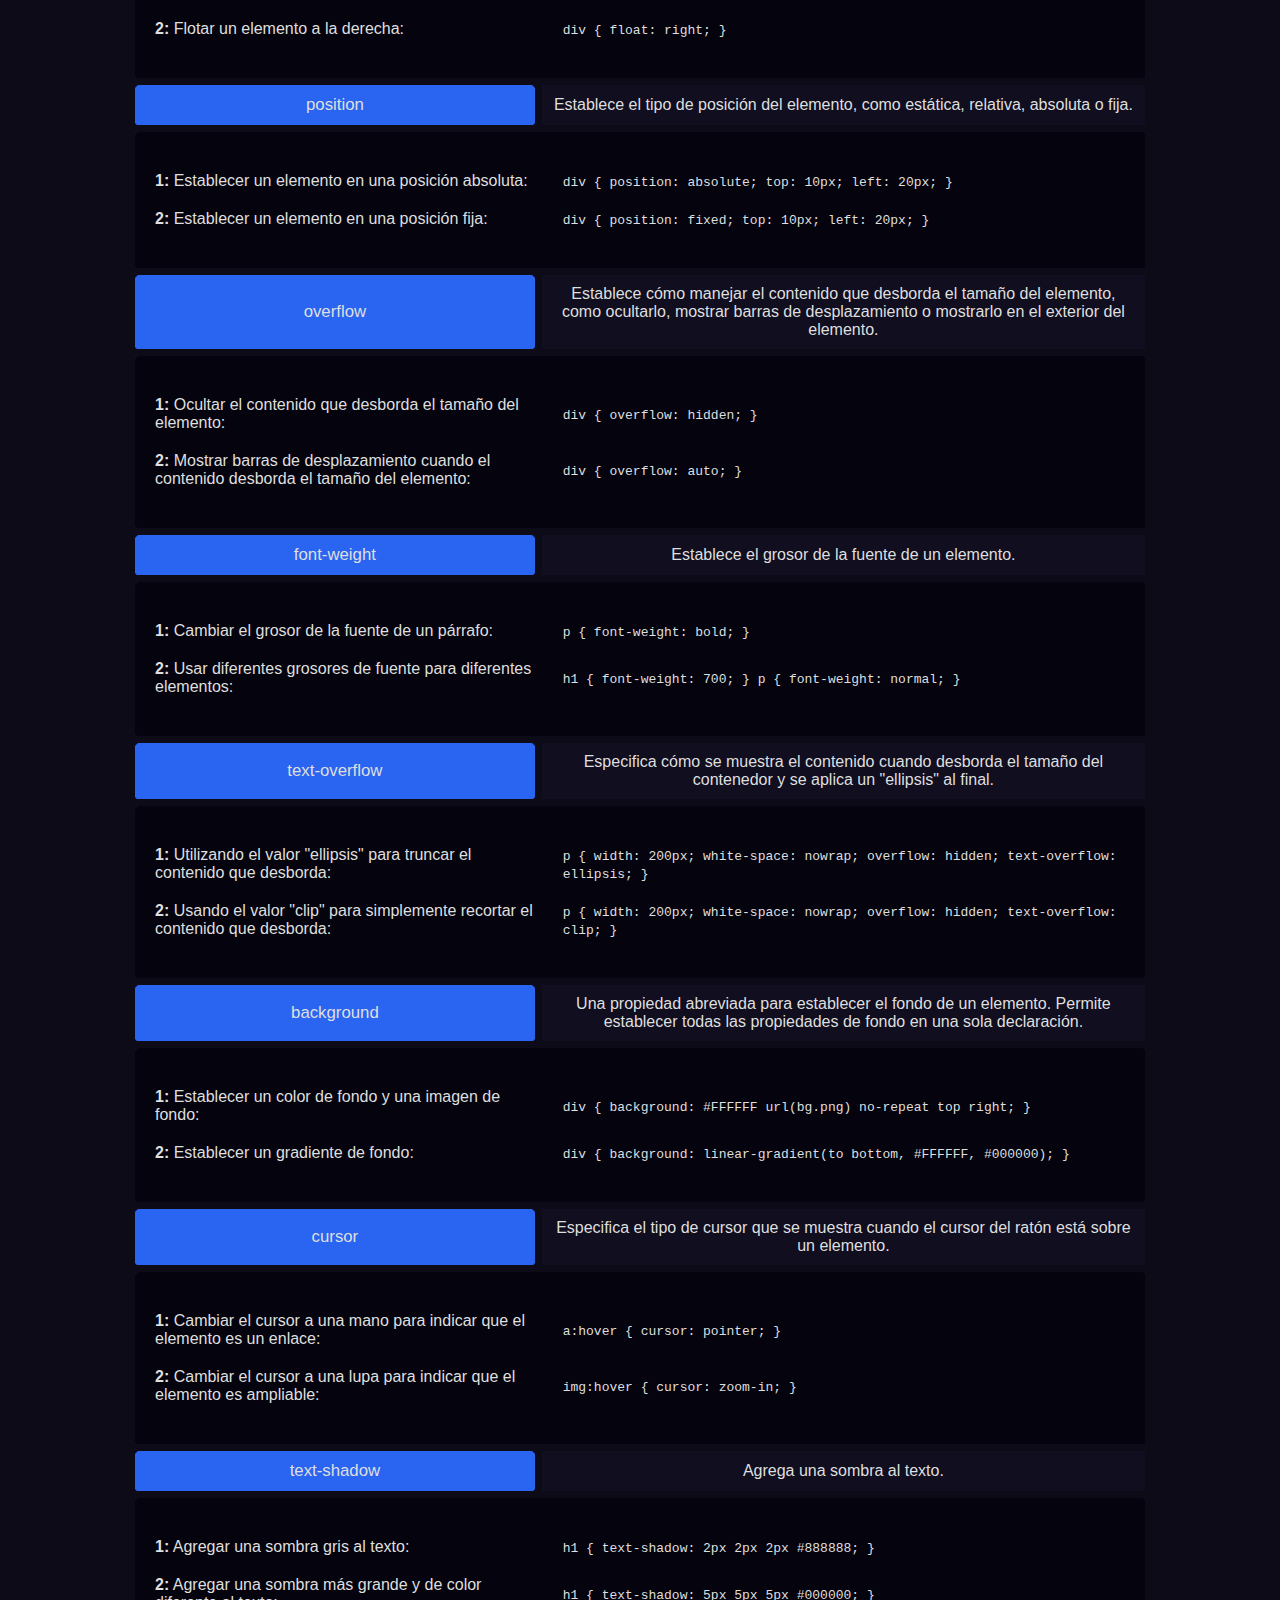
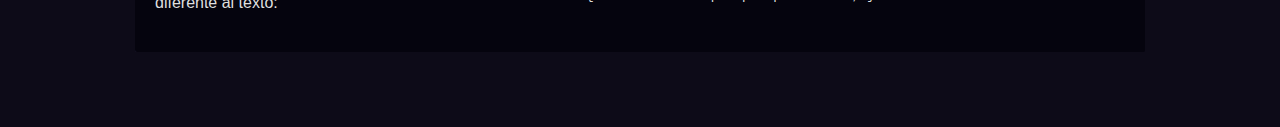
==== commit 2075eeb4: "master" ====
--- a/paginas/material-dos/material-css.html
+++ b/paginas/material-dos/material-css.html
@@ -9,23 +9,45 @@
 
     <link rel="stylesheet" href="../../estilos/main.css">
     <link rel="stylesheet" href="../../estilos/material-css/style-css.css">
+
+     <!-- INTEGRACION DE ICONOS DE FONTAWESOME POR CDN -->
+     <link rel="stylesheet" href="https://cdnjs.cloudflare.com/ajax/libs/font-awesome/6.3.0/css/all.min.css" integrity="sha512-SzlrxWUlpfuzQ+pcUCosxcglQRNAq/DZjVsC0lE40xsADsfeQoEypE+enwcOiGjk/bSuGGKHEyjSoQ1zVisanQ==" crossorigin="anonymous" referrerpolicy="no-referrer" />
+    
 </head>
 
 <body>
 
+    <button onclick="location.href='#titulo'" class="up">
+        <i class="fa-solid fa-circle-chevron-up"></i>
+    </button>
+
     <center>
-        <h1>CSS BASICO</h1>
+        <h1 id="titulo">CSS BASICO</h1>
     </center>
+    <div class="b-busqueda">
+        <div class="barra">
+            <input type="text" id="search-bar" placeholder="Buscar...">
+            <button id="search-button">Buscar</button>
+        </div>
+        <ul id="search-results"></ul>
+    </div>
     
-    <input type="text" id="search-bar" placeholder="Buscar...">
-    <button id="search-button">Buscar</button>
-    <ul id="search-results"></ul>
 
     <table class="propiedades">
         <thead>
             <tr>
-                <th>Propiedad</th>
-                <th>Explicación</th>
+                <th>
+                    <h3>
+                        Propiedad/ <br>
+                        Ejemplos
+                    </h3>
+                </th>
+                <th> 
+                    <h3>
+                        Explicación/ <br>
+                        Sintaxís
+                    </h3>
+                </th>
             </tr>
         </thead>
         <tbody class="test">
--- a/estilos/main.css
+++ b/estilos/main.css
@@ -14,6 +14,7 @@
 :root {
     --fondo: rgb(13, 11, 24);
     --fondo2: rgb(16, 14, 31);
+    --fondo3:rgb(5 4 14);
     --font-white: rgb(223, 223, 223);
     --rojo-html-1: #e34c26;
     --rojo-html-2: #f06529;
@@ -45,6 +46,39 @@
     border-radius: 5px;
     /* Radio de borde */
 }
+
+/* BOTONES */
+.codigo-prueba,.up{
+    padding: 10px;
+    position: fixed;
+    border-radius: 10px;
+    cursor: pointer;
+    transition: .2s;
+    z-index: 999;
+    text-align: center;
+}
+.codigo-prueba i,.up i{
+    color: var(--fondo);
+    font-size: 2em;
+}
+.codigo-prueba{
+    right: 15px;
+    bottom: 100px;
+}
+.up{
+    right: 18px;
+    bottom: 30px;
+}
+
+.codigo-prueba:hover, .up:hover{
+    transform: scale(1.1);
+    color: #ff79c6;
+}
+.codigo-prueba:active, .up:active{
+    transform: scale(0.8);
+}
+
+/* BOTONES-PAGINA-PRINCIPAL */
 
 .contenedor {
     width: 80%;
--- a/estilos/material-css/style-css.css
+++ b/estilos/material-css/style-css.css
@@ -1,6 +1,7 @@
-h1 {
-    color: var(--font-white);
-    margin-top: 50px;
+
+#titulo{
+  color: var(--font-white);
+  margin-top: 50px;
 }
 
 /* TABLA DE PROPIEDADES */
@@ -21,7 +22,7 @@
 
 td,
 th {
-    border: 5px solid var(--fondo);
+    border: 7px solid var(--fondo);
 }
 
 th {
@@ -50,11 +51,28 @@
 }
 
 .test>tr:nth-child(odd) :first-child {
-    background: var(--rojo-html-1);
+  background-color: var(--azul-css-2);
     width: 40%; 
 }
 .test>tr:nth-child(odd) :first-child span{
-    color: black;
+ font-size: 105%;
+ font-weight: 500;
+}
+
+.test>tr:nth-child(even)  {
+  background-color: var(--fondo3);
+}
+
+.test>tr:nth-child(even) table {
+  background-color: var(--fondo3);
+  margin: 20px 0px 20px 0px;
+}
+.test>tr:nth-child(even) table td {
+  border: none;
+  outline: none;
+}
+.test>tr:nth-child(even) table tr :first-child {
+ width: 35%;
 }
 
 
@@ -64,14 +82,37 @@
     }
 }
 
+.b-busqueda{
+  width: 80%;
+  margin: 50px auto;
+  background: var(--fondo2);
+  padding: 15px;
+
+  border-radius: 10px;
+
+  display: flex;
+  justify-content: center;
+  align-items: center;
+  position: sticky;
+  top: 10px;
+  z-index: 999999;
+}
+.barra{
+  width: 100%;
+  display: flex;
+  justify-content: space-between;
+}
+
 #search-bar {
-    width: 100%;
+    width: 80%;
+    padding: 10px;
+
     font-size: 16px;
-    padding: 10px;
+     
+    border-radius: 5px;
     border: none;
-    border-radius: 5px;
     outline: none;
-    box-shadow: 0 0 5px rgba(0, 0, 0, 0.1);
+
     transition: box-shadow 0.3s;
   }
   
@@ -80,9 +121,9 @@
   }
   
   #search-button {
-    width: 80px;
+    width: 15%;
     height: 40px;
-    background-color: #007bff;
+    background-color: var(--azul-css-2);
     border: none;
     border-radius: 5px;
     color: #fff;
@@ -98,17 +139,18 @@
   /* Estilos para las sugerencias */
   
   #search-results {
+    width: 100%;
+    background-color: #fff;
+    border-radius: 5px;
+    box-shadow: 0 0 5px rgba(0, 0, 0, 0.1);
+
     position: absolute;
     top: 50px;
     left: 0;
     right: 0;
-    background-color: #fff;
-    border: 1px solid #ccc;
-    border-radius: 5px;
-    box-shadow: 0 0 5px rgba(0, 0, 0, 0.1);
+
     list-style: none;
-    padding: 0;
-    margin: 0;
+
     max-height: 150px;
     overflow-y: auto;
   }
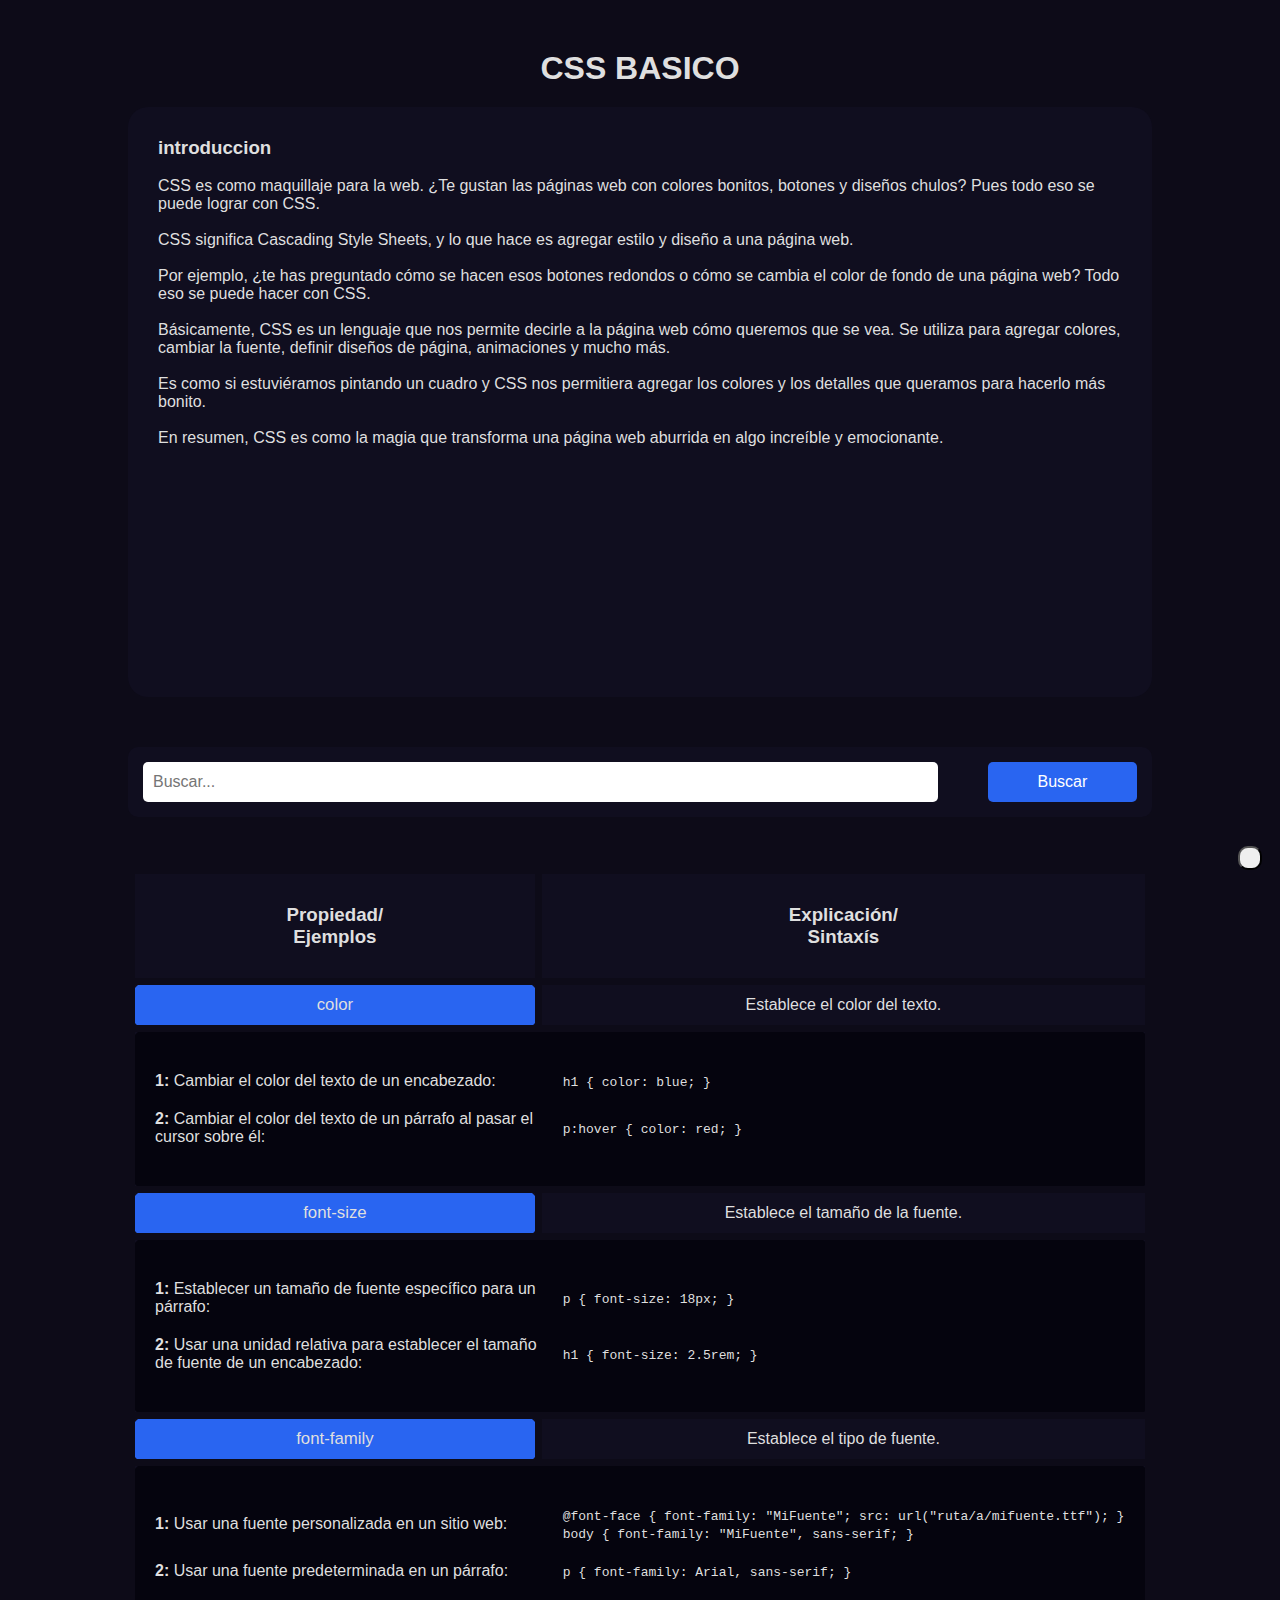
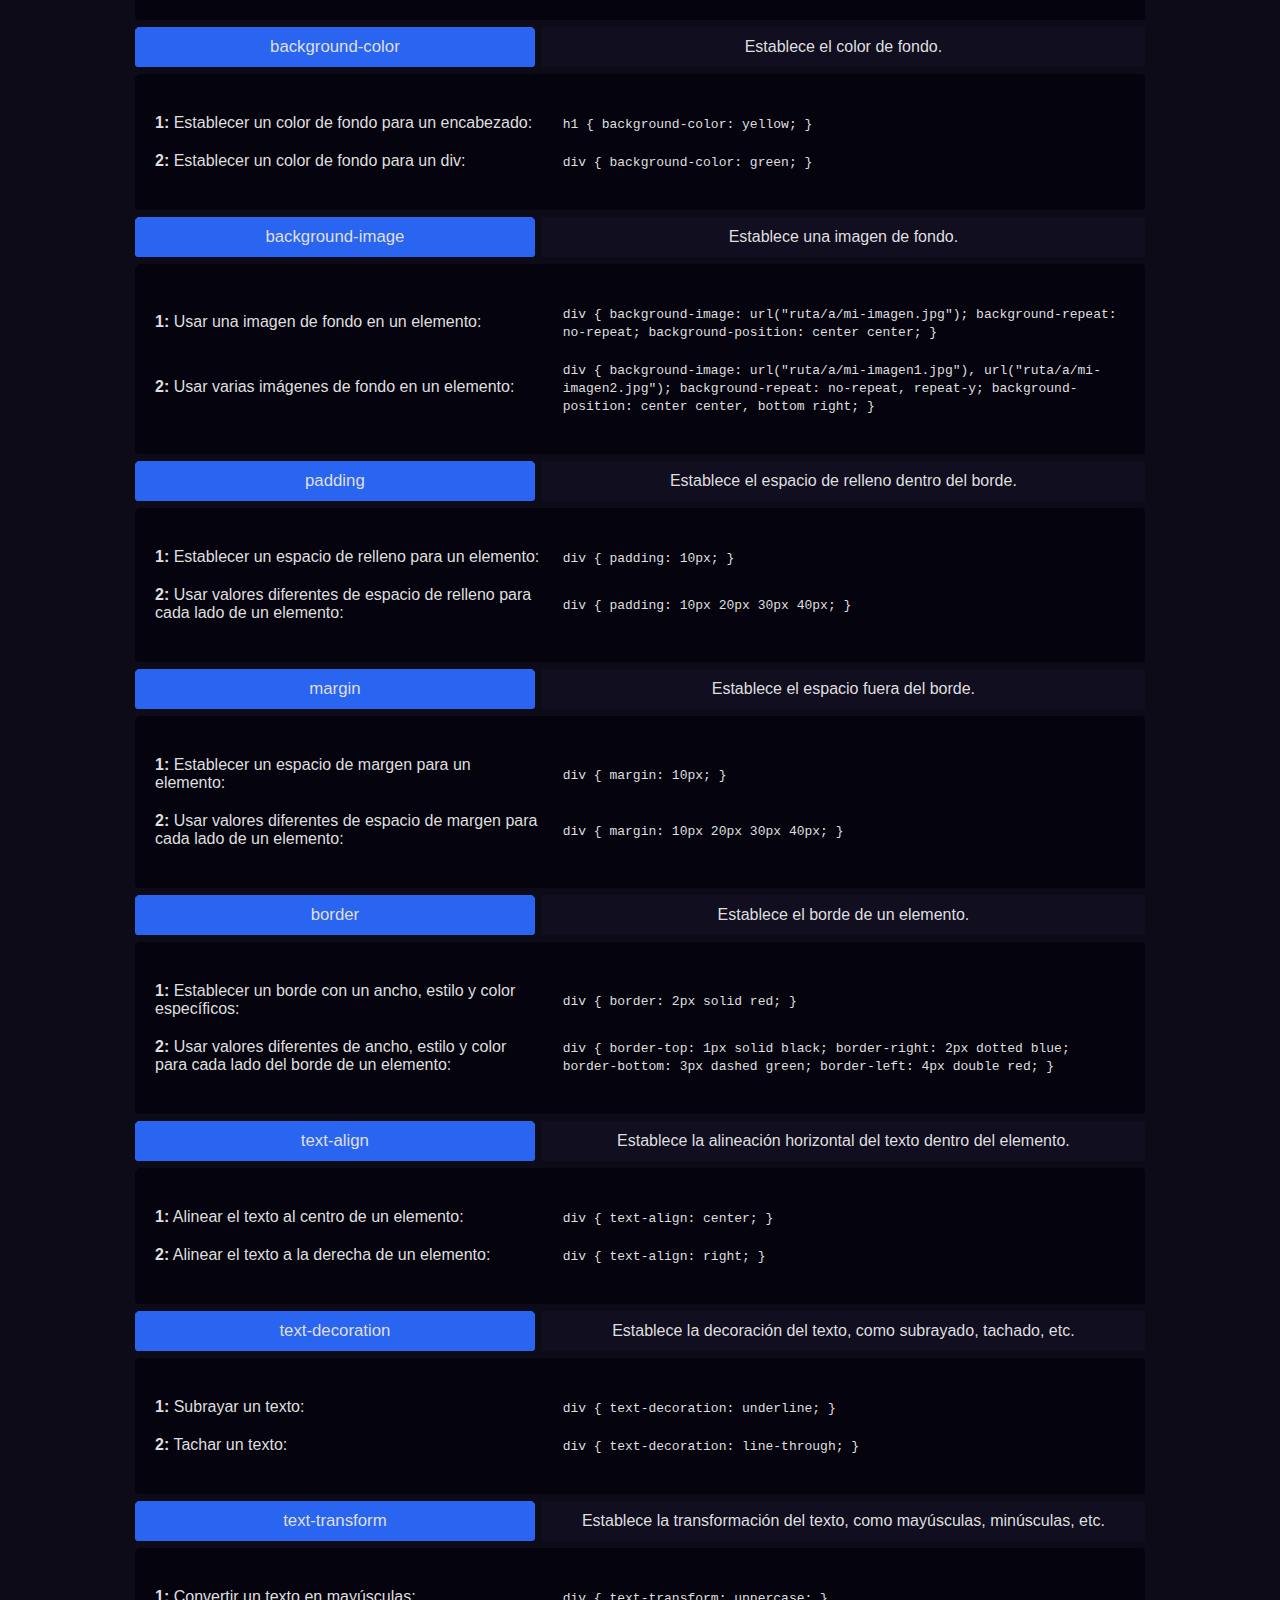
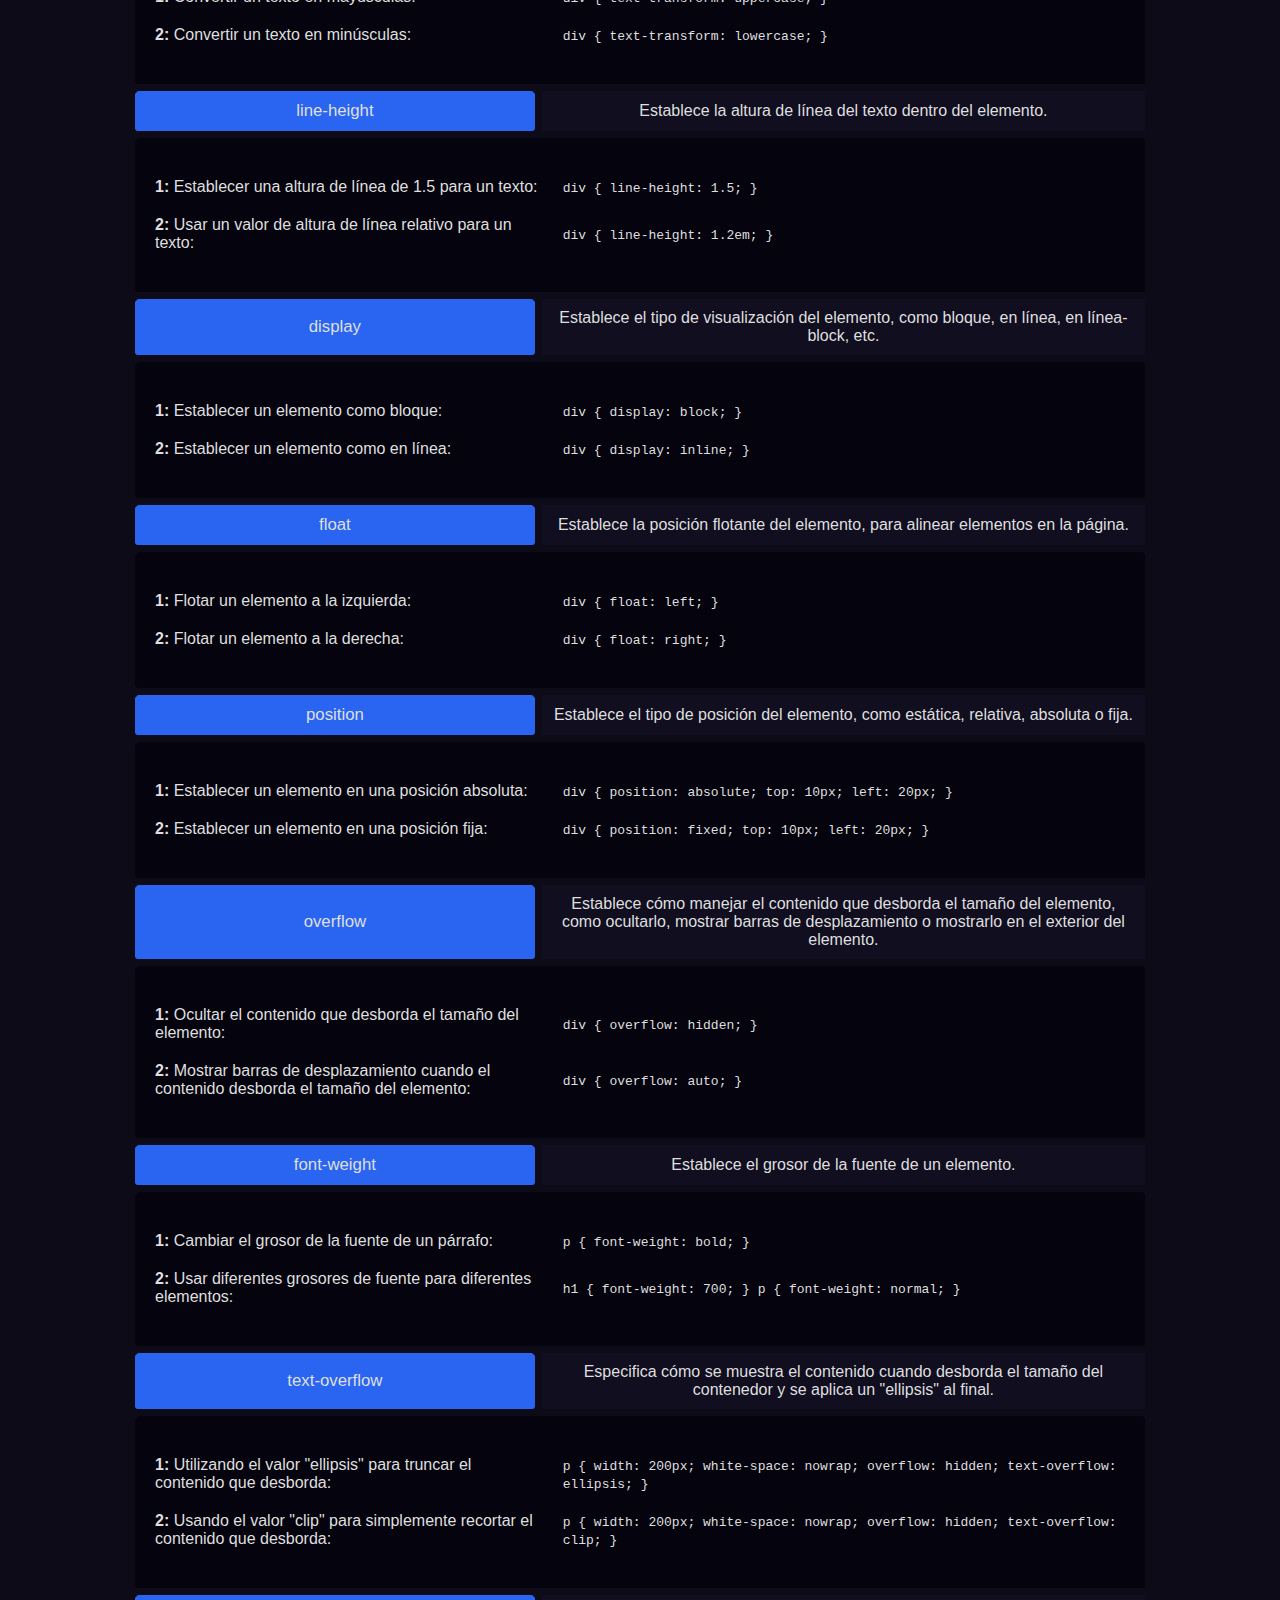
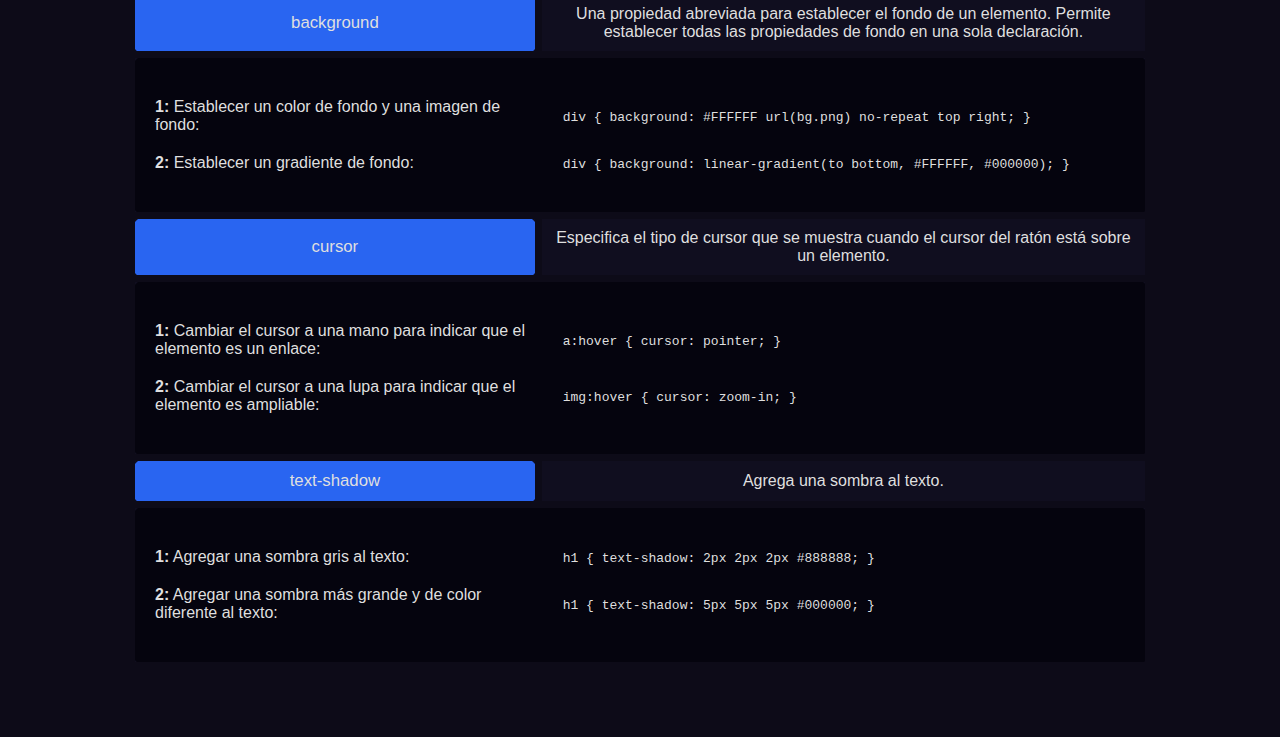
==== commit 3ccf63b6: "master" ====
--- a/paginas/material-dos/material-css.html
+++ b/paginas/material-dos/material-css.html
@@ -24,6 +24,30 @@
     <center>
         <h1 id="titulo">CSS BASICO</h1>
     </center>
+
+    <div class="content-informacion">
+        <div class="info">
+              <h3>introduccion</h3>
+              <br>
+              <p>CSS es como maquillaje para la web. ¿Te gustan las páginas web con colores bonitos, botones y diseños chulos? Pues todo eso se puede lograr con CSS. <br><br>
+                CSS significa Cascading Style Sheets, y lo que hace es agregar estilo y diseño a una página web.<br><br>
+                Por ejemplo, ¿te has preguntado cómo se hacen esos botones redondos o cómo se cambia el color de fondo de una página web? Todo eso se puede hacer con CSS.<br><br>
+                Básicamente, CSS es un lenguaje que nos permite decirle a la página web cómo queremos que se vea. Se utiliza para agregar colores, cambiar la fuente, definir diseños de página, animaciones y mucho más.<br><br>
+                Es como si estuviéramos pintando un cuadro y CSS nos permitiera agregar los colores y los detalles que queramos para hacerlo más bonito.<br><br>
+                En resumen, CSS es como la magia que transforma una página web aburrida en algo increíble y emocionante.
+                
+                
+                
+                
+                
+              </p>
+        </div>
+         <div class="gif">
+            <img src="https://miro.medium.com/max/1400/1*YAzrFeTDv0yflF2SaOVkyA.gif" alt="">
+            <img src="https://i.pinimg.com/originals/37/1d/b8/371db84b01a8b6ecc9add7131abba6dd.gif" alt="">
+        </div>
+      </div>
+
     <div class="b-busqueda">
         <div class="barra">
             <input type="text" id="search-bar" placeholder="Buscar...">
--- a/estilos/main.css
+++ b/estilos/main.css
@@ -29,6 +29,7 @@
 body {
     background: var(--fondo);
     font-family: 'Montserrat', sans-serif;
+    scroll-margin-top: 100px;
 }
 
 /* Define los estilos de la barra de desplazamiento personalizada */
@@ -110,32 +111,93 @@
     outline: none;
 }
 
-@media (max-width: 720px) {
+.contenedor button:first-child {
+    background: var(--rojo-html-1);
+}
+
+.contenedor button:last-child {
+    background: var(--azul-css-1);
+}
+
+.contenedor button:first-child:hover {
+    background: var(--rojo-html-2);
+}
+
+.contenedor button:last-child:hover {
+    background: var(--azul-css-2);
+}
+
+.contenedor button:hover {
+    transform: scale(1.05);
+}
+
+.contenedor button:active {
+    transform: scale(0.95);
+}
+
+
+/* CONTENEDORES DE INFORMACION/INTRO */
+
+.introduccion, .content-informacion{
+    width: 80%;
+    background: var(--fondo2);
+
+    border-radius: 20px;
+    margin: 0 auto;
+    margin-top: 20px;
+    padding: 30px;
+
+    color: var(--font-white);
+
+    display: flex;
+    flex-wrap: wrap;
+    justify-content: center;
+    align-items: center;
+    gap: 20px;
+
+}
+
+.contenido, .info{
+    flex-grow: 1;
+}
+
+.gif{
+    display: flex;
+    flex-wrap: wrap;
+    gap: 10px;
+}
+
+.gif img{
+    height: 200px;
+    object-fit: cover;
+    flex-grow: 1;
+}
+
+/* RESPONSIVIDAD */
+
+@media (max-width: 720px){
     .contenedor button {
         max-height: 50px !important;
     }
-}
-
-.contenedor button:first-child {
-    background: var(--rojo-html-1);
-}
-
-.contenedor button:last-child {
-    background: var(--azul-css-1);
-}
-
-.contenedor button:first-child:hover {
-    background: var(--rojo-html-2);
-}
-
-.contenedor button:last-child:hover {
-    background: var(--azul-css-2);
-}
-
-.contenedor button:hover {
-    transform: scale(1.05);
-}
-
-.contenedor button:active {
-    transform: scale(0.95);
-}+    .introduccion{
+        width: 95%;
+    }
+    .etiquetas{
+        width: 100%;
+    }
+    .etiquetas td:nth-child(3) > span{
+        display: block;
+        padding: 15px;
+        margin-right: 25%;
+    }
+    .etiquetas button {
+        width:20%;
+        
+    }
+    .etiquetas button span{
+        display: none;
+    }
+    .etiquetas td:nth-child(1){
+        font-size: 90%;
+    }
+}
--- a/estilos/material-css/style-css.css
+++ b/estilos/material-css/style-css.css
@@ -1,5 +1,6 @@
 
 #titulo{
+  scroll-margin-top:  50px ;
   color: var(--font-white);
   margin-top: 50px;
 }
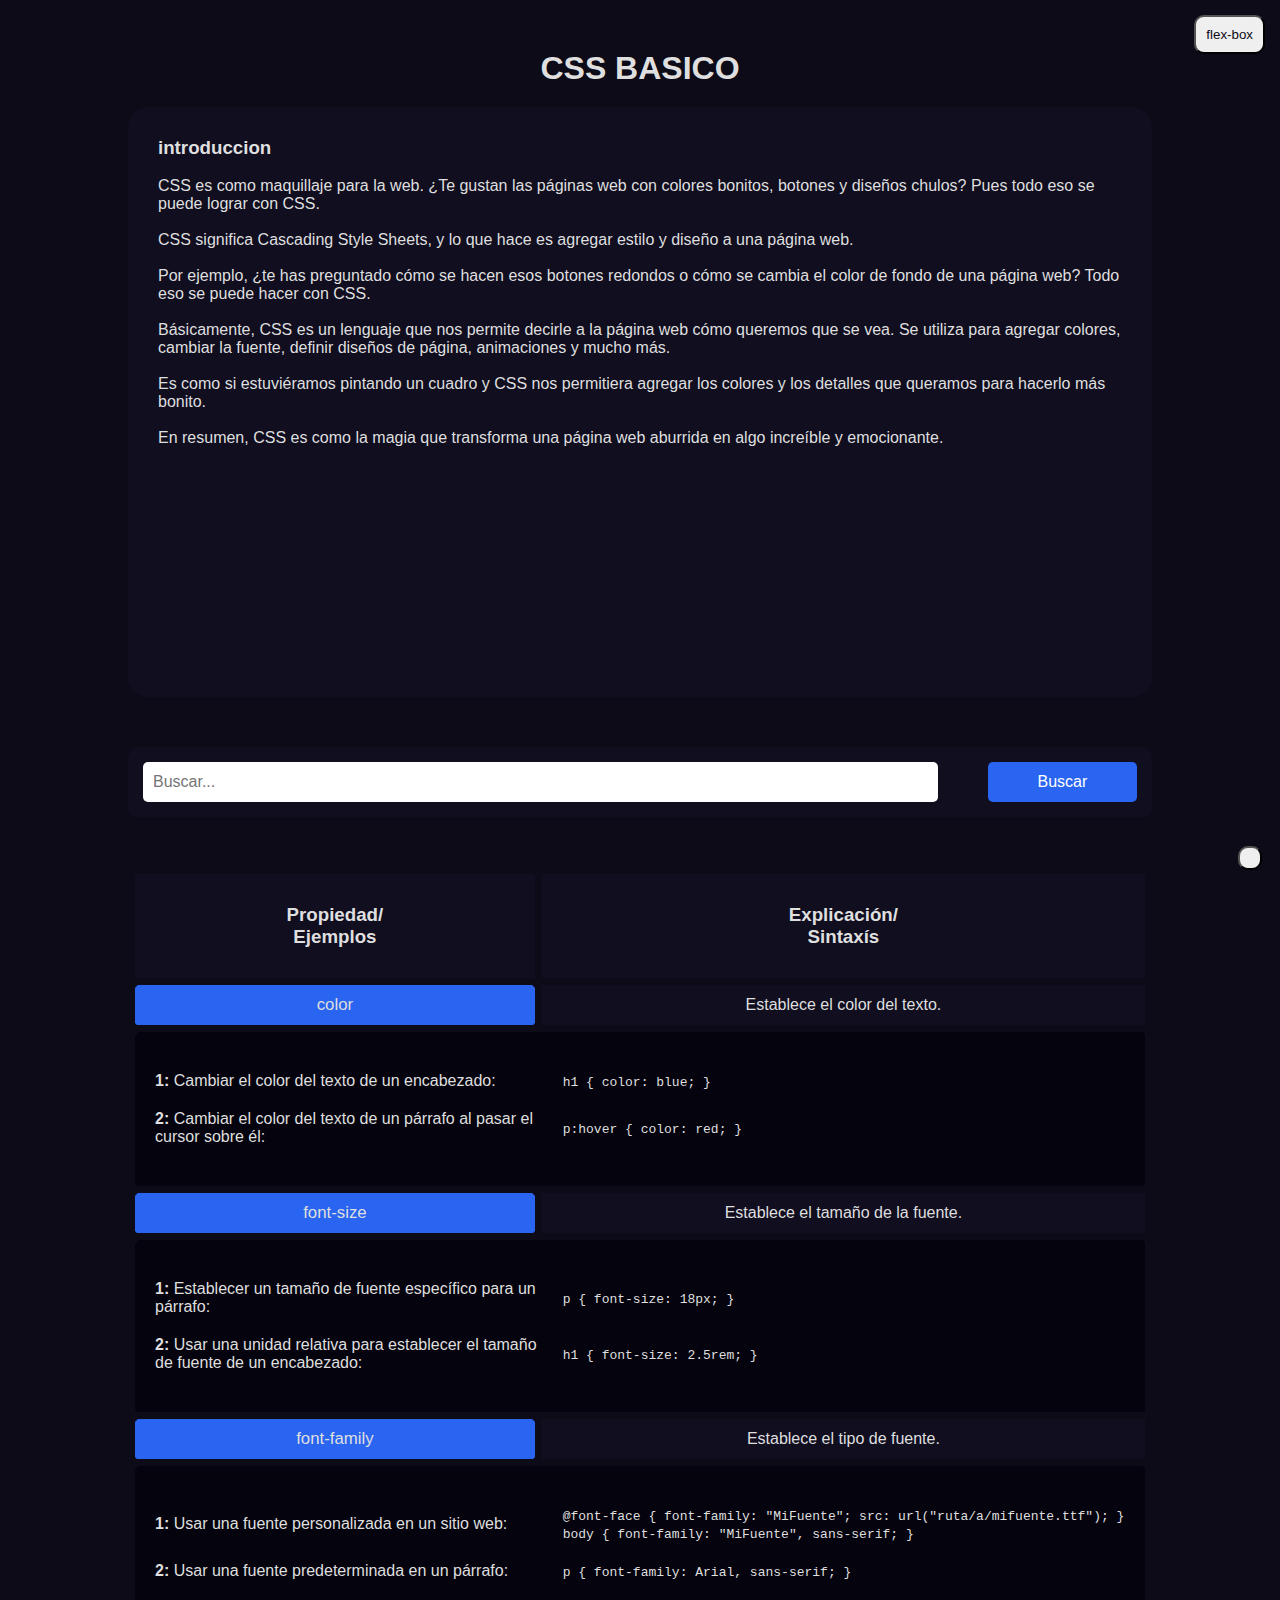
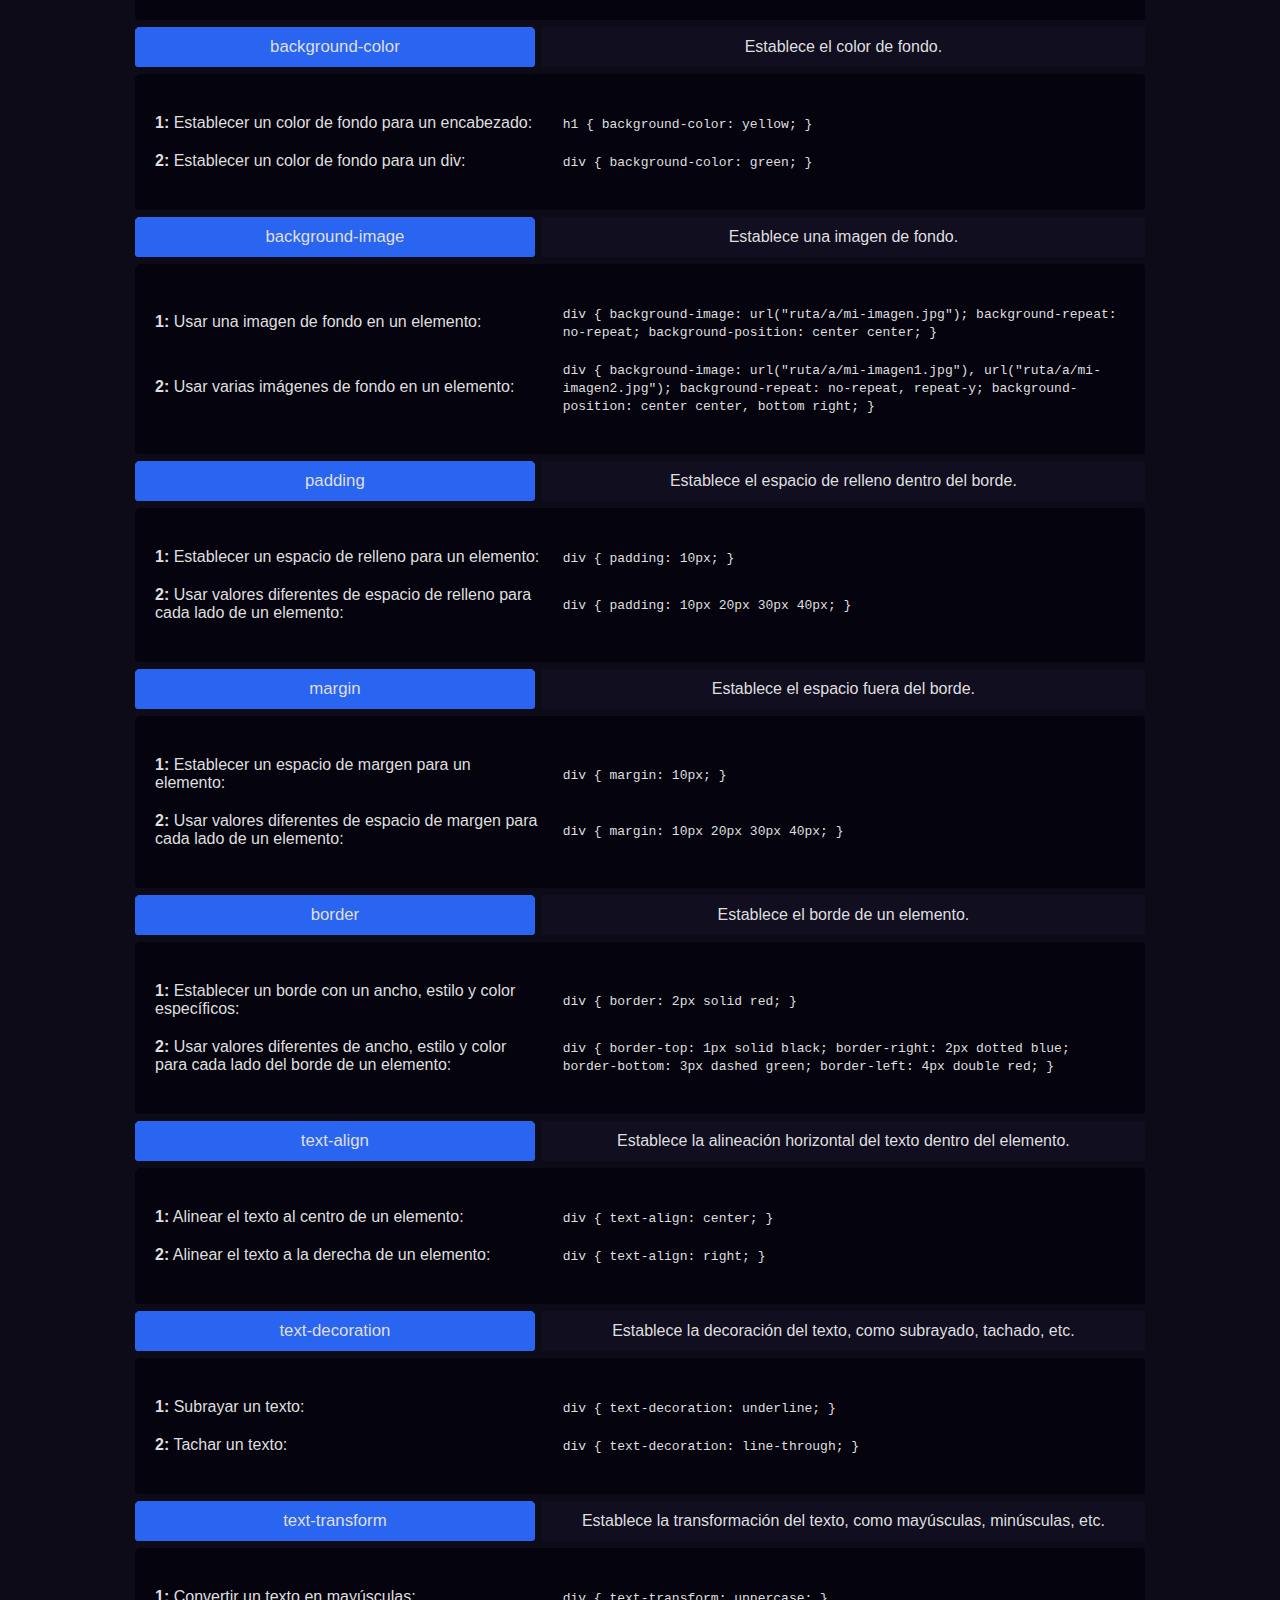
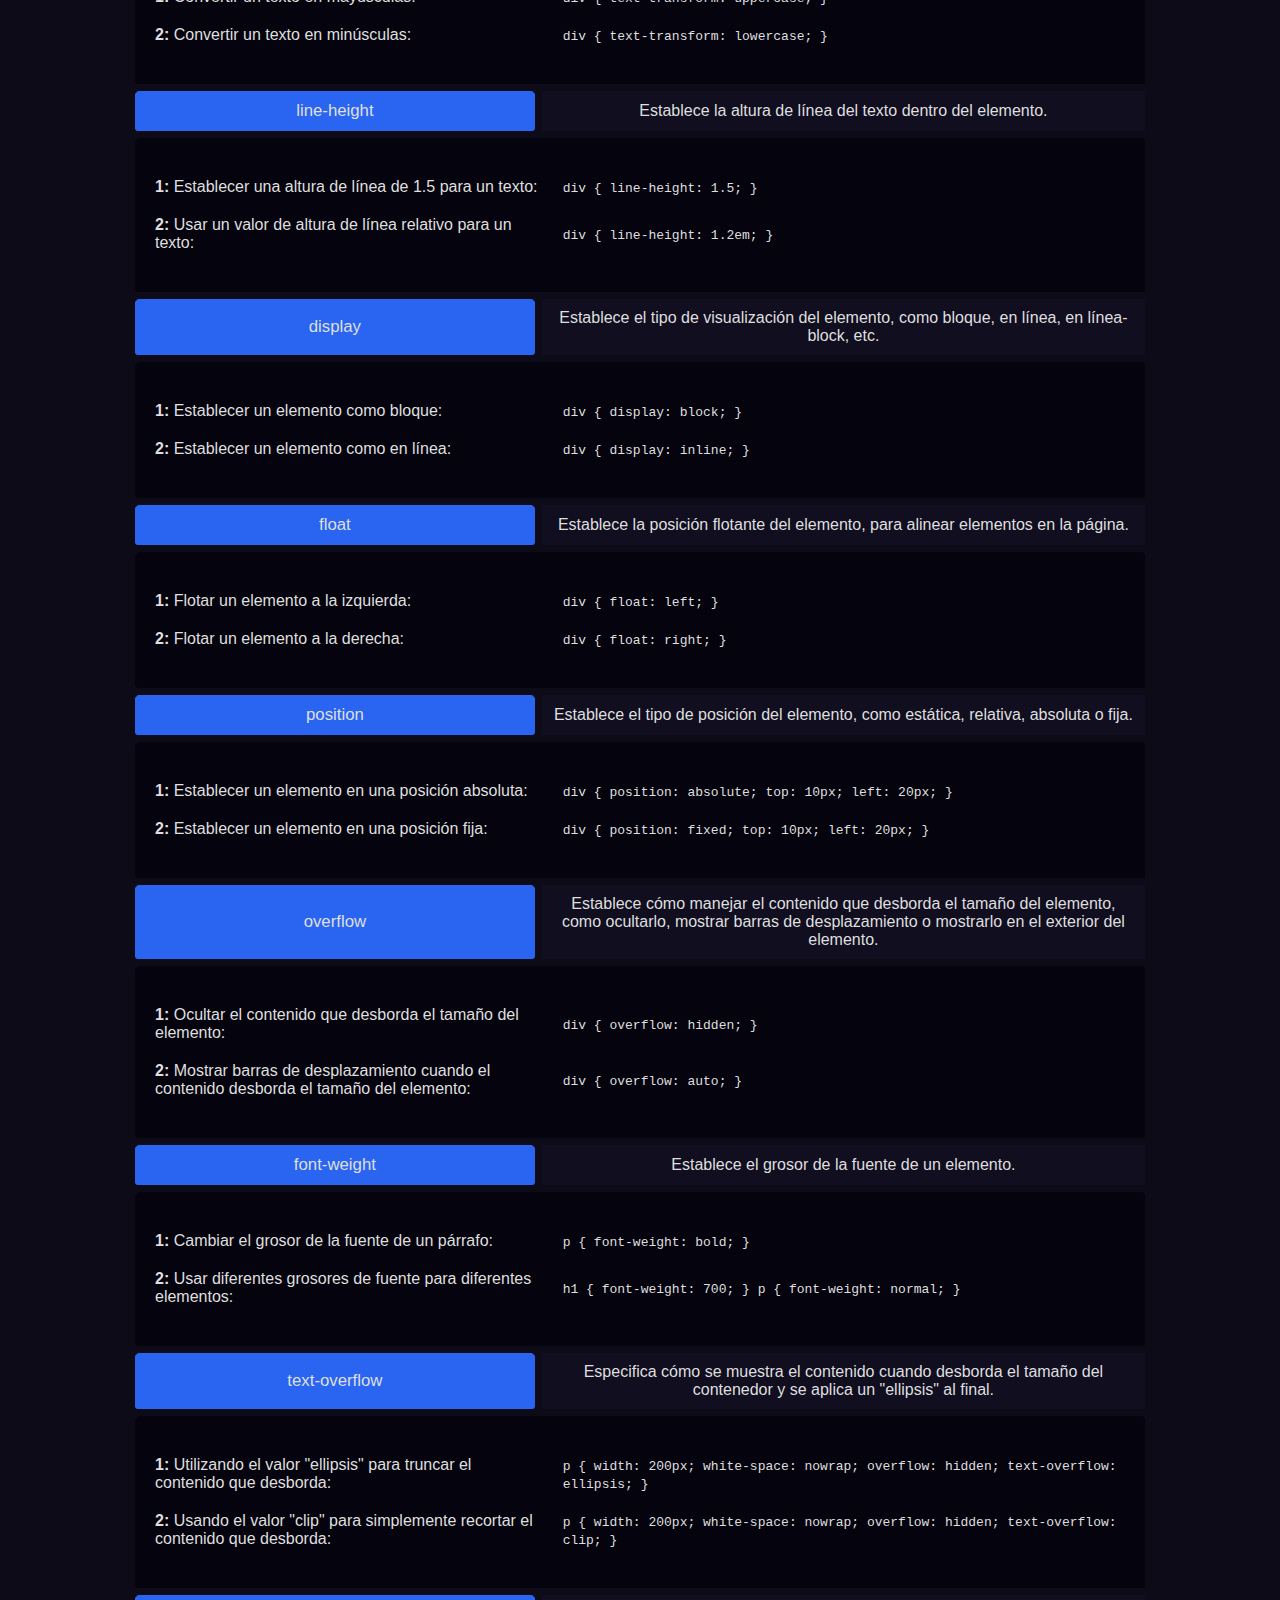
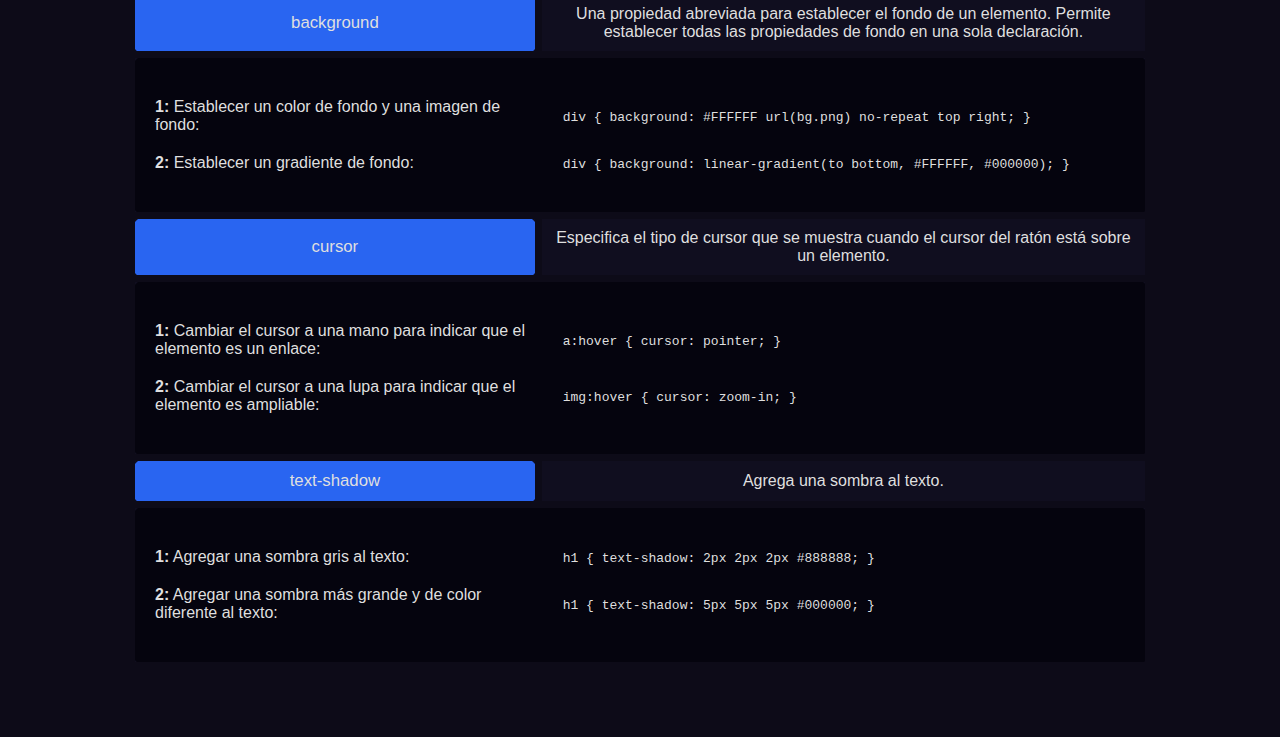
==== commit 2aa0d1ed: "master" ====
--- a/paginas/material-dos/material-css.html
+++ b/paginas/material-dos/material-css.html
@@ -5,14 +5,16 @@
     <meta charset="UTF-8">
     <meta http-equiv="X-UA-Compatible" content="IE=edge">
     <meta name="viewport" content="width=device-width, initial-scale=1.0">
-    <title>css</title>
+    <title>css.</title>
 
     <link rel="stylesheet" href="../../estilos/main.css">
     <link rel="stylesheet" href="../../estilos/material-css/style-css.css">
 
-     <!-- INTEGRACION DE ICONOS DE FONTAWESOME POR CDN -->
-     <link rel="stylesheet" href="https://cdnjs.cloudflare.com/ajax/libs/font-awesome/6.3.0/css/all.min.css" integrity="sha512-SzlrxWUlpfuzQ+pcUCosxcglQRNAq/DZjVsC0lE40xsADsfeQoEypE+enwcOiGjk/bSuGGKHEyjSoQ1zVisanQ==" crossorigin="anonymous" referrerpolicy="no-referrer" />
-    
+    <!-- INTEGRACION DE ICONOS DE FONTAWESOME POR CDN -->
+    <link rel="stylesheet" href="https://cdnjs.cloudflare.com/ajax/libs/font-awesome/6.3.0/css/all.min.css"
+        integrity="sha512-SzlrxWUlpfuzQ+pcUCosxcglQRNAq/DZjVsC0lE40xsADsfeQoEypE+enwcOiGjk/bSuGGKHEyjSoQ1zVisanQ=="
+        crossorigin="anonymous" referrerpolicy="no-referrer" />
+
 </head>
 
 <body>
@@ -20,6 +22,9 @@
     <button onclick="location.href='#titulo'" class="up">
         <i class="fa-solid fa-circle-chevron-up"></i>
     </button>
+    <button onclick="location.href='./material-flex.html'" class="flex-button">
+        <span>flex-box</span>
+    </button>
 
     <center>
         <h1 id="titulo">CSS BASICO</h1>
@@ -27,26 +32,26 @@
 
     <div class="content-informacion">
         <div class="info">
-              <h3>introduccion</h3>
-              <br>
-              <p>CSS es como maquillaje para la web. ¿Te gustan las páginas web con colores bonitos, botones y diseños chulos? Pues todo eso se puede lograr con CSS. <br><br>
+            <h3>introduccion</h3>
+            <br>
+            <p>CSS es como maquillaje para la web. ¿Te gustan las páginas web con colores bonitos, botones y diseños
+                chulos? Pues todo eso se puede lograr con CSS. <br><br>
                 CSS significa Cascading Style Sheets, y lo que hace es agregar estilo y diseño a una página web.<br><br>
-                Por ejemplo, ¿te has preguntado cómo se hacen esos botones redondos o cómo se cambia el color de fondo de una página web? Todo eso se puede hacer con CSS.<br><br>
-                Básicamente, CSS es un lenguaje que nos permite decirle a la página web cómo queremos que se vea. Se utiliza para agregar colores, cambiar la fuente, definir diseños de página, animaciones y mucho más.<br><br>
-                Es como si estuviéramos pintando un cuadro y CSS nos permitiera agregar los colores y los detalles que queramos para hacerlo más bonito.<br><br>
+                Por ejemplo, ¿te has preguntado cómo se hacen esos botones redondos o cómo se cambia el color de fondo
+                de una página web? Todo eso se puede hacer con CSS.<br><br>
+                Básicamente, CSS es un lenguaje que nos permite decirle a la página web cómo queremos que se vea. Se
+                utiliza para agregar colores, cambiar la fuente, definir diseños de página, animaciones y mucho
+                más.<br><br>
+                Es como si estuviéramos pintando un cuadro y CSS nos permitiera agregar los colores y los detalles que
+                queramos para hacerlo más bonito.<br><br>
                 En resumen, CSS es como la magia que transforma una página web aburrida en algo increíble y emocionante.
-                
-                
-                
-                
-                
-              </p>
+            </p>
         </div>
-         <div class="gif">
+        <div class="gif">
             <img src="https://miro.medium.com/max/1400/1*YAzrFeTDv0yflF2SaOVkyA.gif" alt="">
             <img src="https://i.pinimg.com/originals/37/1d/b8/371db84b01a8b6ecc9add7131abba6dd.gif" alt="">
         </div>
-      </div>
+    </div>
 
     <div class="b-busqueda">
         <div class="barra">
@@ -55,7 +60,7 @@
         </div>
         <ul id="search-results"></ul>
     </div>
-    
+
 
     <table class="propiedades">
         <thead>
@@ -66,7 +71,7 @@
                         Ejemplos
                     </h3>
                 </th>
-                <th> 
+                <th>
                     <h3>
                         Explicación/ <br>
                         Sintaxís
--- a/estilos/main.css
+++ b/estilos/main.css
@@ -14,7 +14,7 @@
 :root {
     --fondo: rgb(13, 11, 24);
     --fondo2: rgb(16, 14, 31);
-    --fondo3:rgb(5 4 14);
+    --fondo3: rgb(5 4 14);
     --font-white: rgb(223, 223, 223);
     --rojo-html-1: #e34c26;
     --rojo-html-2: #f06529;
@@ -28,6 +28,7 @@
 
 body {
     background: var(--fondo);
+    color: var(--font-white);
     font-family: 'Montserrat', sans-serif;
     scroll-margin-top: 100px;
 }
@@ -38,7 +39,6 @@
     /* Ancho de la barra */
     background-color: transparent;
     /* Fondo transparente */
-
 }
 
 ::-webkit-scrollbar-thumb {
@@ -49,33 +49,47 @@
 }
 
 /* BOTONES */
-.codigo-prueba,.up{
+.codigo-prueba,
+.up,
+.flex-button {
     padding: 10px;
     position: fixed;
     border-radius: 10px;
+
+    text-align: center;
+    color: var(--fondo);
+
     cursor: pointer;
     transition: .2s;
-    z-index: 999;
-    text-align: center;
-}
-.codigo-prueba i,.up i{
-    color: var(--fondo);
+    z-index: 9999;
+}
+
+.codigo-prueba i,
+.up i {
     font-size: 2em;
 }
-.codigo-prueba{
+
+.codigo-prueba {
     right: 15px;
     bottom: 100px;
 }
-.up{
+
+.up {
     right: 18px;
     bottom: 30px;
 }
 
-.codigo-prueba:hover, .up:hover{
+.codigo-prueba:hover,
+.up:hover,
+.flex-button:hover {
     transform: scale(1.1);
-    color: #ff79c6;
-}
-.codigo-prueba:active, .up:active{
+    background: var(--azul-css-2);
+    color: white;
+}
+
+.codigo-prueba:active,
+.up:active,
+.flex-button:active {
     transform: scale(0.8);
 }
 
@@ -138,7 +152,8 @@
 
 /* CONTENEDORES DE INFORMACION/INTRO */
 
-.introduccion, .content-informacion{
+.introduccion,
+.content-informacion {
     width: 80%;
     background: var(--fondo2);
 
@@ -146,8 +161,6 @@
     margin: 0 auto;
     margin-top: 20px;
     padding: 30px;
-
-    color: var(--font-white);
 
     display: flex;
     flex-wrap: wrap;
@@ -157,17 +170,18 @@
 
 }
 
-.contenido, .info{
+.contenido,
+.info {
     flex-grow: 1;
 }
 
-.gif{
+.gif {
     display: flex;
     flex-wrap: wrap;
     gap: 10px;
 }
 
-.gif img{
+.gif img {
     height: 200px;
     object-fit: cover;
     flex-grow: 1;
@@ -175,29 +189,35 @@
 
 /* RESPONSIVIDAD */
 
-@media (max-width: 720px){
+@media (max-width: 720px) {
     .contenedor button {
         max-height: 50px !important;
     }
-    .introduccion{
+
+    .introduccion {
         width: 95%;
     }
-    .etiquetas{
+
+    .etiquetas {
         width: 100%;
     }
-    .etiquetas td:nth-child(3) > span{
+
+    .etiquetas td:nth-child(3)>span {
         display: block;
         padding: 15px;
         margin-right: 25%;
     }
+
     .etiquetas button {
-        width:20%;
-        
-    }
-    .etiquetas button span{
+        width: 20%;
+
+    }
+
+    .etiquetas button span {
         display: none;
     }
-    .etiquetas td:nth-child(1){
+
+    .etiquetas td:nth-child(1) {
         font-size: 90%;
     }
-}
+}--- a/estilos/material-css/style-css.css
+++ b/estilos/material-css/style-css.css
@@ -1,66 +1,68 @@
+#titulo {
+  scroll-margin-top: 50px;
+  margin-top: 50px;
+}
 
-#titulo{
-  scroll-margin-top:  50px ;
-  color: var(--font-white);
-  margin-top: 50px;
+.flex-button {
+  position: absolute;
+  right: 15px;
+  top: 15px
 }
 
 /* TABLA DE PROPIEDADES */
 .propiedades {
-    width: 80%;
+  width: 80%;
 
-    margin: 50px auto;
-    margin-top: 50px;
-    padding: 20px;
+  margin: 50px auto;
+  margin-top: 50px;
+  padding: 20px;
 
-    color: var(--font-white);
+  background: var(--fondo2);
 
-    background: var(--fondo2);
-
-    border-collapse: collapse;
+  border-collapse: collapse;
 }
-
 
 td,
 th {
-    border: 7px solid var(--fondo);
+  border: 7px solid var(--fondo);
 }
 
 th {
-    padding: 30px 0 30px 0;
+  padding: 30px 0 30px 0;
 }
 
 td {
-    padding: 10px;
-    position: relative;
-    border-radius: 15px;
-    overflow: hidden;
+  padding: 10px;
+  position: relative;
+  border-radius: 15px;
+  overflow: hidden;
 }
 
 .propiedades table {
-    width: 100%;
-    background: var(--fondo);
-    border-collapse: collapse;
+  width: 100%;
+  background: var(--fondo);
+  border-collapse: collapse;
 }
 
 .propiedades table td {
-    width: 50%;
+  width: 50%;
 }
 
 .test>tr:nth-child(odd) {
-    text-align: center;
+  text-align: center;
 }
 
 .test>tr:nth-child(odd) :first-child {
   background-color: var(--azul-css-2);
-    width: 40%; 
-}
-.test>tr:nth-child(odd) :first-child span{
- font-size: 105%;
- font-weight: 500;
+  width: 40%;
 }
 
-.test>tr:nth-child(even)  {
+.test>tr:nth-child(odd) :first-child span {
+  font-size: 105%;
+  font-weight: 500;
+}
+
+.test>tr:nth-child(even) {
   background-color: var(--fondo3);
 }
 
@@ -68,22 +70,24 @@
   background-color: var(--fondo3);
   margin: 20px 0px 20px 0px;
 }
+
 .test>tr:nth-child(even) table td {
   border: none;
   outline: none;
 }
+
 .test>tr:nth-child(even) table tr :first-child {
- width: 35%;
+  width: 35%;
 }
 
 
 @media (max-width: 720px) {
-    .propiedades {
-        width: 95%;
-    }
+  .propiedades {
+    width: 95%;
+  }
 }
 
-.b-busqueda{
+.b-busqueda {
   width: 80%;
   margin: 50px auto;
   background: var(--fondo2);
@@ -98,75 +102,76 @@
   top: 10px;
   z-index: 999999;
 }
-.barra{
+
+.barra {
   width: 100%;
   display: flex;
   justify-content: space-between;
 }
 
 #search-bar {
-    width: 80%;
-    padding: 10px;
+  width: 80%;
+  padding: 10px;
 
-    font-size: 16px;
-     
-    border-radius: 5px;
-    border: none;
-    outline: none;
+  font-size: 16px;
 
-    transition: box-shadow 0.3s;
-  }
-  
-  #search-bar:focus {
-    box-shadow: 0 0 5px rgba(0, 0, 0, 0.2);
-  }
-  
-  #search-button {
-    width: 15%;
-    height: 40px;
-    background-color: var(--azul-css-2);
-    border: none;
-    border-radius: 5px;
-    color: #fff;
-    font-size: 16px;
-    cursor: pointer;
-    transition: background-color 0.3s;
-  }
-  
-  #search-button:hover {
-    background-color: #0062cc;
-  }
-  
-  /* Estilos para las sugerencias */
-  
-  #search-results {
-    width: 100%;
-    background-color: #fff;
-    border-radius: 5px;
-    box-shadow: 0 0 5px rgba(0, 0, 0, 0.1);
+  border-radius: 5px;
+  border: none;
+  outline: none;
 
-    position: absolute;
-    top: 50px;
-    left: 0;
-    right: 0;
+  transition: box-shadow 0.3s;
+}
 
-    list-style: none;
+#search-bar:focus {
+  box-shadow: 0 0 5px rgba(0, 0, 0, 0.2);
+}
 
-    max-height: 150px;
-    overflow-y: auto;
-  }
-  
-  #search-results li {
-    padding: 10px;
-    cursor: pointer;
-    transition: background-color 0.3s;
-  }
-  
-  #search-results li:hover {
-    background-color: #f2f2f2;
-  }
-  
-  #search-results li.selected {
-    background-color: #007bff;
-    color: #fff;
-  }+#search-button {
+  width: 15%;
+  height: 40px;
+  background-color: var(--azul-css-2);
+  border: none;
+  border-radius: 5px;
+  color: #fff;
+  font-size: 16px;
+  cursor: pointer;
+  transition: background-color 0.3s;
+}
+
+#search-button:hover {
+  background-color: #0062cc;
+}
+
+/* Estilos para las sugerencias */
+
+#search-results {
+  width: 100%;
+  background-color: #fff;
+  border-radius: 5px;
+  box-shadow: 0 0 5px rgba(0, 0, 0, 0.1);
+
+  position: absolute;
+  top: 50px;
+  left: 0;
+  right: 0;
+
+  list-style: none;
+
+  max-height: 150px;
+  overflow-y: auto;
+}
+
+#search-results li {
+  padding: 10px;
+  cursor: pointer;
+  transition: background-color 0.3s;
+}
+
+#search-results li:hover {
+  background-color: #f2f2f2;
+}
+
+#search-results li.selected {
+  background-color: #007bff;
+  color: #fff;
+}